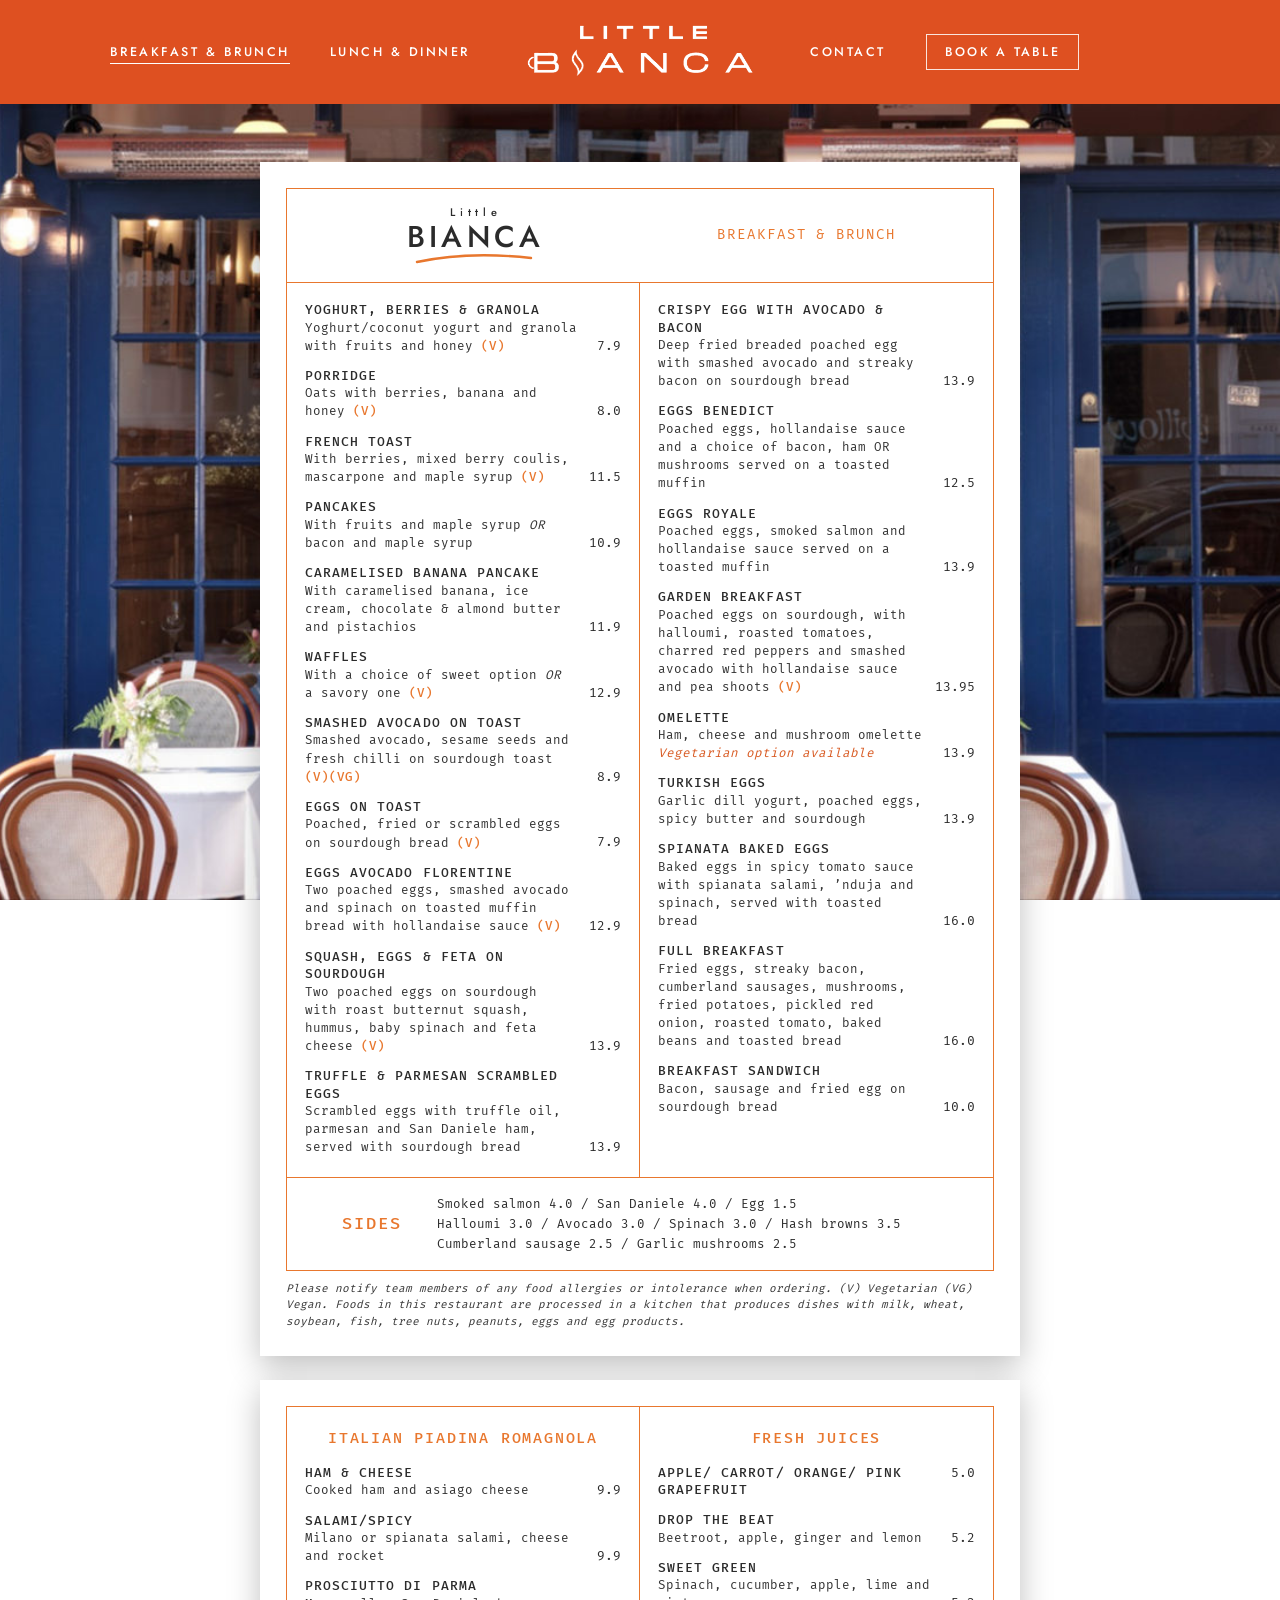
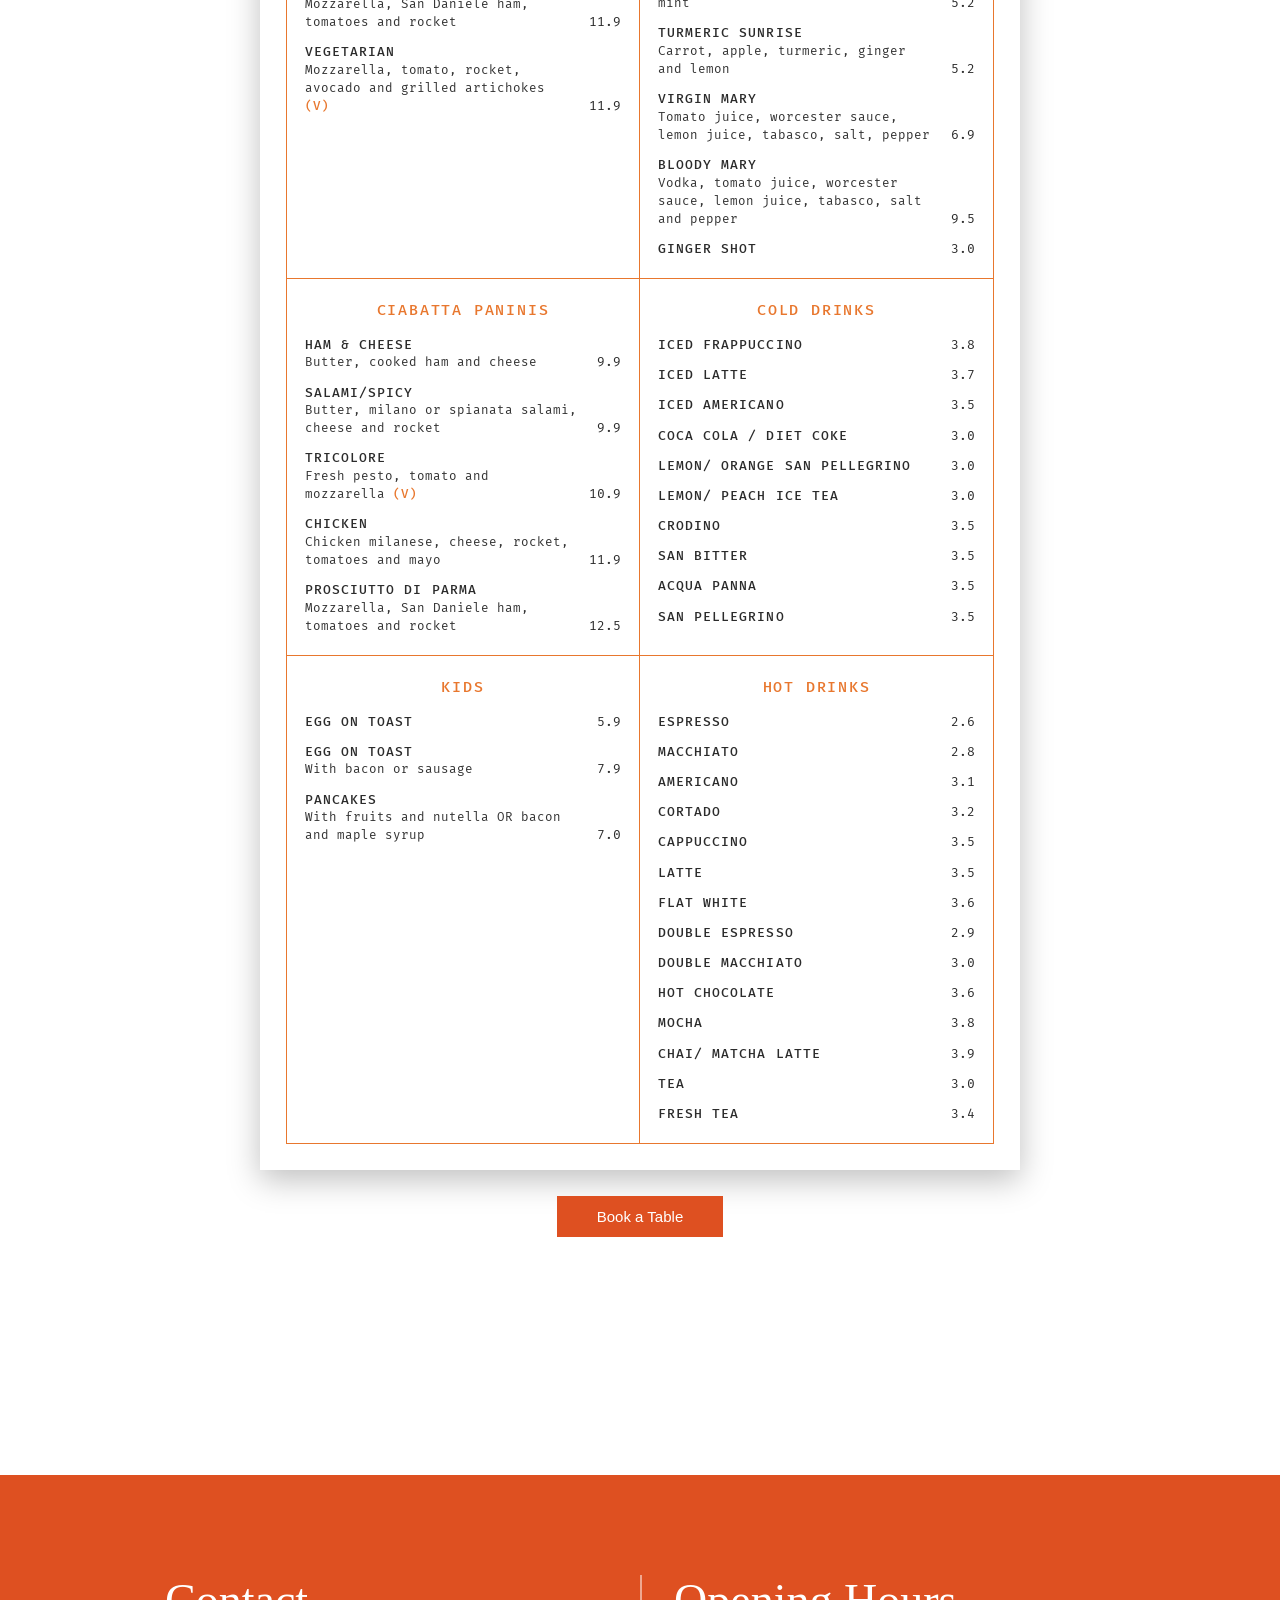
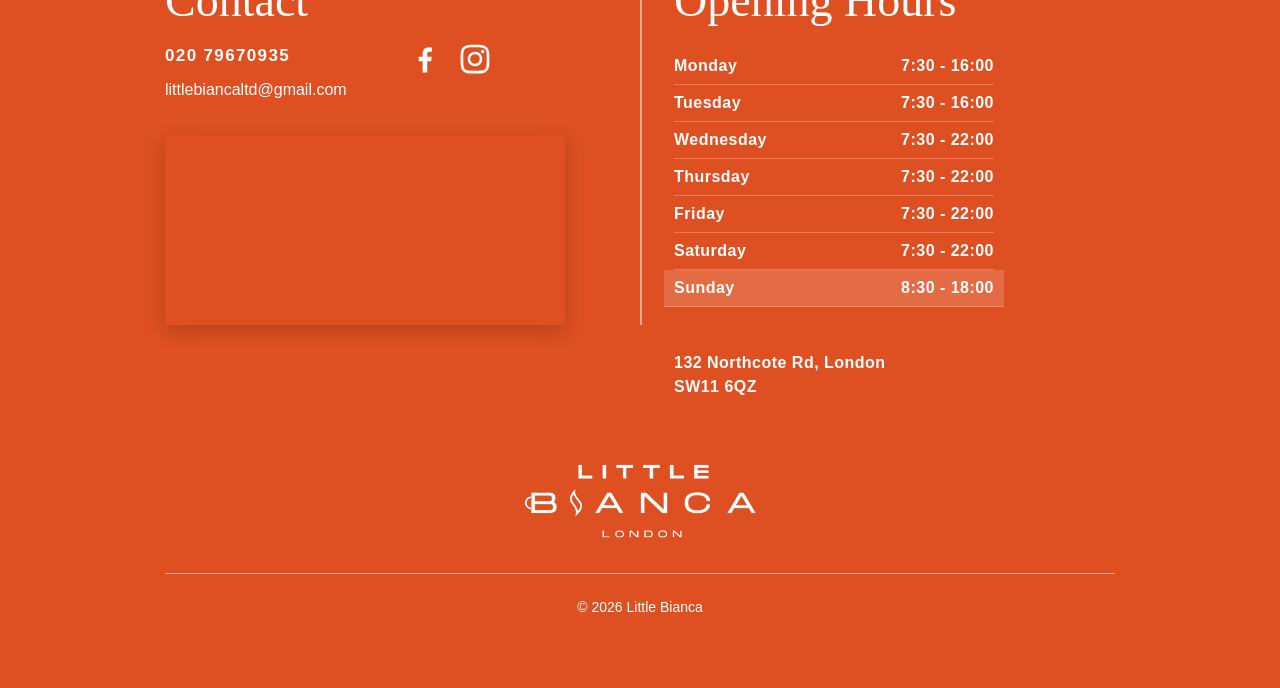
==== breakfast-and-brunch-menu.html @ 4f05bd98 "Add favicon.ico and home-screen icon Co-Authored-By: Claude Opus 5.5 <noreply@anthropic.com> Claude-" ====
<!doctype html>
<html lang="en-GB">
<head>
<meta charset="utf-8">
<meta name="viewport" content="width=device-width, initial-scale=1">
<title>Breakfast and Brunch Menu | Little Bianca, Italian Brasserie</title>
<meta name="description" content="Breakfast and brunch at Little Bianca, an Italian brasserie on Northcote Road, London SW11: eggs, pancakes, piadina, paninis, fresh juices and coffee.">
<meta property="og:type" content="restaurant">
<meta property="og:site_name" content="Little Bianca">
<meta property="og:title" content="Breakfast and Brunch Menu | Little Bianca, Italian Brasserie">
<meta property="og:description" content="Breakfast and brunch at Little Bianca, an Italian brasserie on Northcote Road, London SW11: eggs, pancakes, piadina, paninis, fresh juices and coffee.">
<meta name="theme-color" content="#de5021">
<link rel="icon" href="favicon.ico" sizes="16x16 32x32 48x48">
<link rel="icon" type="image/png" sizes="32x32" href="favicon-32.png">
<link rel="icon" type="image/png" sizes="48x48" href="favicon-48.png">
<link rel="apple-touch-icon" href="apple-touch-icon.png">
<link rel="preconnect" href="https://fonts.googleapis.com">
<link rel="preconnect" href="https://fonts.gstatic.com" crossorigin>
<link href="https://fonts.googleapis.com/css2?family=Cormorant+Garamond:ital,wght@0,300;1,400&family=Fira+Mono:wght@400;500&family=Jost:wght@400;500&display=swap" rel="stylesheet">
<link rel="stylesheet" href="styles.css">
</head>
<body>

<header class="site-header">
  <div class="bar">
    <a class="logo" href="index.html" aria-label="Little Bianca London, home"><img src="logo.png" alt="Little Bianca London" width="420" height="136"></a>
    <button class="menu-toggle" aria-expanded="false" aria-controls="nav" aria-label="Open menu"><span></span></button>
    <nav class="nav" id="nav" aria-label="Main">
        <a class="nav-home" href="index.html">Home</a>
        <div class="nav-group nav-left">
          <a href="breakfast-and-brunch-menu.html" aria-current="page">Breakfast &amp; Brunch</a>
          <a href="lunch-and-dinner-menu.html">Lunch &amp; Dinner</a>
        </div>
        <div class="nav-group nav-right">
          <a class="nav-contact" href="#contact">Contact</a>
          <a class="nav-book" href="https://web.dojo.app/create_booking/vendor/RfG_MzTAGaZJqT2Bpwv100bahvATiVq4m2MwQ22cLEQ_restaurant" target="_blank" rel="noopener">Book a Table</a>
        </div>
    </nav>
  </div>
</header>

<main>
  <section class="menu-page bg bg-fixed">
    <article class="bm" aria-label="Breakfast and brunch menu">
      <header class="bm-top">
        <div class="bm-logo"><span>Little</span><span>Bianca</span><svg viewBox="0 0 120 10" aria-hidden="true"><path d="M3 8 C 40 0, 82 0, 117 4" fill="none" stroke="currentColor" stroke-width="2.4" stroke-linecap="round"/></svg></div>
        <h2>Breakfast &amp; Brunch</h2>
      </header>
      <div class="bm-grid">
        <div class="bm-cell"><ul class="m-list"><li><b>Yoghurt, Berries &amp; Granola</b><span>7.9</span><small>Yoghurt/coconut yogurt and granola with fruits and honey <i class="tag">(V)</i></small></li><li><b>Porridge</b><span>8.0</span><small>Oats with berries, banana and honey <i class="tag">(V)</i></small></li><li><b>French Toast</b><span>11.5</span><small>With berries, mixed berry coulis, mascarpone and maple syrup <i class="tag">(V)</i></small></li><li><b>Pancakes</b><span>10.9</span><small>With fruits and maple syrup <em>OR</em> bacon and maple syrup</small></li><li><b>Caramelised Banana Pancake</b><span>11.9</span><small>With caramelised banana, ice cream, chocolate &amp; almond butter and pistachios</small></li><li><b>Waffles</b><span>12.9</span><small>With a choice of sweet option <em>OR</em> a savory one <i class="tag">(V)</i></small></li><li><b>Smashed Avocado on Toast</b><span>8.9</span><small>Smashed avocado, sesame seeds and fresh chilli on sourdough toast <i class="tag">(V)(VG)</i></small></li><li><b>Eggs on Toast</b><span>7.9</span><small>Poached, fried or scrambled eggs on sourdough bread <i class="tag">(V)</i></small></li><li><b>Eggs Avocado Florentine</b><span>12.9</span><small>Two poached eggs, smashed avocado and spinach on toasted muffin bread with hollandaise sauce <i class="tag">(V)</i></small></li><li><b>Squash, Eggs &amp; Feta on Sourdough</b><span>13.9</span><small>Two poached eggs on sourdough with roast butternut squash, hummus, baby spinach and feta cheese <i class="tag">(V)</i></small></li><li><b>Truffle &amp; Parmesan Scrambled Eggs</b><span>13.9</span><small>Scrambled eggs with truffle oil, parmesan and San Daniele ham, served with sourdough bread</small></li></ul></div>
        <div class="bm-cell"><ul class="m-list"><li><b>Crispy Egg with Avocado &amp; Bacon</b><span>13.9</span><small>Deep fried breaded poached egg with smashed avocado and streaky bacon on sourdough bread</small></li><li><b>Eggs Benedict</b><span>12.5</span><small>Poached eggs, hollandaise sauce and a choice of bacon, ham OR mushrooms served on a toasted muffin</small></li><li><b>Eggs Royale</b><span>13.9</span><small>Poached eggs, smoked salmon and hollandaise sauce served on a toasted muffin</small></li><li><b>Garden Breakfast</b><span>13.95</span><small>Poached eggs on sourdough, with halloumi, roasted tomatoes, charred red peppers and smashed avocado with hollandaise sauce and pea shoots <i class="tag">(V)</i></small></li><li><b>Omelette</b><span>13.9</span><small>Ham, cheese and mushroom omelette<br><span class="alt">Vegetarian option available</span></small></li><li><b>Turkish Eggs</b><span>13.9</span><small>Garlic dill yogurt, poached eggs, spicy butter and sourdough</small></li><li><b>Spianata Baked Eggs</b><span>16.0</span><small>Baked eggs in spicy tomato sauce with spianata salami, ’nduja and spinach, served with toasted bread</small></li><li><b>Full Breakfast</b><span>16.0</span><small>Fried eggs, streaky bacon, cumberland sausages, mushrooms, fried potatoes, pickled red onion, roasted tomato, baked beans and toasted bread</small></li><li><b>Breakfast Sandwich</b><span>10.0</span><small>Bacon, sausage and fried egg on sourdough bread</small></li></ul></div>
      </div>
      <div class="bm-sides"><h3>Sides</h3><p>Smoked salmon 4.0 / San Daniele 4.0 / Egg 1.5<br>Halloumi 3.0 / Avocado 3.0 / Spinach 3.0 / Hash browns 3.5<br>Cumberland sausage 2.5 / Garlic mushrooms 2.5</p></div>
      <p class="bm-note">Please notify team members of any food allergies or intolerance when ordering. (V) Vegetarian (VG) Vegan. Foods in this restaurant are processed in a kitchen that produces dishes with milk, wheat, soybean, fish, tree nuts, peanuts, eggs and egg products.</p>
    </article>
    <article class="bm" aria-label="Piadina, paninis, kids and drinks">
      <div class="bm-grid">
        <div class="bm-cell"><h3>Italian Piadina Romagnola</h3><ul class="m-list"><li><b>Ham &amp; Cheese</b><span>9.9</span><small>Cooked ham and asiago cheese</small></li><li><b>Salami/Spicy</b><span>9.9</span><small>Milano or spianata salami, cheese and rocket</small></li><li><b>Prosciutto di Parma</b><span>11.9</span><small>Mozzarella, San Daniele ham, tomatoes and rocket</small></li><li><b>Vegetarian</b><span>11.9</span><small>Mozzarella, tomato, rocket, avocado and grilled artichokes <i class="tag">(V)</i></small></li></ul></div>
        <div class="bm-cell"><h3>Fresh Juices</h3><ul class="m-list"><li><b>Apple/ Carrot/ Orange/ Pink Grapefruit</b><span>5.0</span></li><li><b>Drop the Beat</b><span>5.2</span><small>Beetroot, apple, ginger and lemon</small></li><li><b>Sweet Green</b><span>5.2</span><small>Spinach, cucumber, apple, lime and mint</small></li><li><b>Turmeric Sunrise</b><span>5.2</span><small>Carrot, apple, turmeric, ginger and lemon</small></li><li><b>Virgin Mary</b><span>6.9</span><small>Tomato juice, worcester sauce, lemon juice, tabasco, salt, pepper</small></li><li><b>Bloody Mary</b><span>9.5</span><small>Vodka, tomato juice, worcester sauce, lemon juice, tabasco, salt and pepper</small></li><li><b>Ginger Shot</b><span>3.0</span></li></ul></div>
        <div class="bm-cell"><h3>Ciabatta Paninis</h3><ul class="m-list"><li><b>Ham &amp; Cheese</b><span>9.9</span><small>Butter, cooked ham and cheese</small></li><li><b>Salami/Spicy</b><span>9.9</span><small>Butter, milano or spianata salami, cheese and rocket</small></li><li><b>Tricolore</b><span>10.9</span><small>Fresh pesto, tomato and mozzarella <i class="tag">(V)</i></small></li><li><b>Chicken</b><span>11.9</span><small>Chicken milanese, cheese, rocket, tomatoes and mayo</small></li><li><b>Prosciutto di Parma</b><span>12.5</span><small>Mozzarella, San Daniele ham, tomatoes and rocket</small></li></ul></div>
        <div class="bm-cell"><h3>Cold Drinks</h3><ul class="m-list"><li><b>Iced Frappuccino</b><span>3.8</span></li><li><b>Iced Latte</b><span>3.7</span></li><li><b>Iced Americano</b><span>3.5</span></li><li><b>Coca Cola / Diet Coke</b><span>3.0</span></li><li><b>Lemon/ Orange San Pellegrino</b><span>3.0</span></li><li><b>Lemon/ Peach Ice Tea</b><span>3.0</span></li><li><b>Crodino</b><span>3.5</span></li><li><b>San Bitter</b><span>3.5</span></li><li><b>Acqua Panna</b><span>3.5</span></li><li><b>San Pellegrino</b><span>3.5</span></li></ul></div>
        <div class="bm-cell"><h3>Kids</h3><ul class="m-list"><li><b>Egg on Toast</b><span>5.9</span></li><li><b>Egg on Toast</b><span>7.9</span><small>With bacon or sausage</small></li><li><b>Pancakes</b><span>7.0</span><small>With fruits and nutella OR bacon and maple syrup</small></li></ul></div>
        <div class="bm-cell"><h3>Hot Drinks</h3><ul class="m-list"><li><b>Espresso</b><span>2.6</span></li><li><b>Macchiato</b><span>2.8</span></li><li><b>Americano</b><span>3.1</span></li><li><b>Cortado</b><span>3.2</span></li><li><b>Cappuccino</b><span>3.5</span></li><li><b>Latte</b><span>3.5</span></li><li><b>Flat white</b><span>3.6</span></li><li><b>Double Espresso</b><span>2.9</span></li><li><b>Double Macchiato</b><span>3.0</span></li><li><b>Hot Chocolate</b><span>3.6</span></li><li><b>Mocha</b><span>3.8</span></li><li><b>Chai/ Matcha Latte</b><span>3.9</span></li><li><b>Tea</b><span>3.0</span></li><li><b>Fresh tea</b><span>3.4</span></li></ul></div>
      </div>
    </article>
    <div class="menu-actions"><a class="btn" href="https://web.dojo.app/create_booking/vendor/RfG_MzTAGaZJqT2Bpwv100bahvATiVq4m2MwQ22cLEQ_restaurant" target="_blank" rel="noopener">Book a Table</a></div>
  </section>

  <div class="shopfront-strip bg bg-fixed" role="img" aria-label="Little Bianca's navy shopfront"></div>
</main>

<footer class="site-footer" id="contact">
  <div class="inner">
    <div class="contact">
      <h2>Contact</h2>
      <div class="lines">
        <a class="phone" href="tel:+442079670935">020 79670935</a>
        <a class="email" href="mailto:littlebiancaltd@gmail.com">littlebiancaltd@gmail.com</a>
      </div>
      <div class="social">
          <a href="https://www.facebook.com/people/Little-Bianca-London/61583657639526/" target="_blank" rel="noopener" aria-label="Facebook"><svg viewBox="0 0 24 24" aria-hidden="true"><path d="M13.5 21v-7.5h2.6l.4-3h-3V8.6c0-.9.3-1.5 1.5-1.5h1.6V4.4c-.3 0-1.2-.1-2.3-.1-2.3 0-3.9 1.4-3.9 4V10.5H7.8v3h2.6V21z"/></svg></a>
          <a href="https://www.instagram.com/littlebiancalondon/" target="_blank" rel="noopener" aria-label="Instagram"><svg viewBox="0 0 24 24" aria-hidden="true"><path d="M12 4.2c2.5 0 2.8 0 3.8.1 2.6.1 3.8 1.3 3.9 3.9.1 1 .1 1.3.1 3.8s0 2.8-.1 3.8c-.1 2.6-1.3 3.8-3.9 3.9-1 .1-1.3.1-3.8.1s-2.8 0-3.8-.1c-2.6-.1-3.8-1.3-3.9-3.9-.1-1-.1-1.3-.1-3.8s0-2.8.1-3.8C4.4 5.6 5.6 4.4 8.2 4.3c1-.1 1.3-.1 3.8-.1zM12 2.5c-2.6 0-2.9 0-3.9.1-3.5.2-5.4 2.1-5.6 5.6-.1 1-.1 1.3-.1 3.9s0 2.9.1 3.9c.2 3.5 2.1 5.4 5.6 5.6 1 .1 1.3.1 3.9.1s2.9 0 3.9-.1c3.5-.2 5.4-2.1 5.6-5.6.1-1 .1-1.3.1-3.9s0-2.9-.1-3.9c-.2-3.5-2.1-5.4-5.6-5.6-1-.1-1.3-.1-3.9-.1zm0 4.6a4.9 4.9 0 1 0 0 9.8 4.9 4.9 0 0 0 0-9.8zm0 8.1a3.2 3.2 0 1 1 0-6.4 3.2 3.2 0 0 1 0 6.4zm5.1-9.4a1.1 1.1 0 1 0 0 2.3 1.1 1.1 0 0 0 0-2.3z"/></svg></a>
      </div>
      <iframe class="map" title="Map showing Little Bianca, 132 Northcote Rd, London SW11 6QZ" src="https://www.google.com/maps?q=Little+Bianca,+132+Northcote+Rd,+London+SW11+6QZ&amp;z=17&amp;output=embed" loading="lazy" referrerpolicy="no-referrer-when-downgrade"></iframe>
    </div>
    <div class="hours-block">
      <h2>Opening Hours</h2>
      <ul class="hours">
          <li data-day="1"><span>Monday</span> <span>7:30 - 16:00</span></li>
          <li data-day="2"><span>Tuesday</span> <span>7:30 - 16:00</span></li>
          <li data-day="3"><span>Wednesday</span> <span>7:30 - 22:00</span></li>
          <li data-day="4"><span>Thursday</span> <span>7:30 - 22:00</span></li>
          <li data-day="5"><span>Friday</span> <span>7:30 - 22:00</span></li>
          <li data-day="6"><span>Saturday</span> <span>7:30 - 22:00</span></li>
          <li data-day="0"><span>Sunday</span> <span>8:30 - 18:00</span></li>
      </ul>
    </div>
    <address class="address"><a href="https://www.google.com/maps/search/?api=1&amp;query=Little+Bianca+132+Northcote+Rd+London+SW11+6QZ" target="_blank" rel="noopener">132 Northcote Rd, London<br>SW11 6QZ</a></address>
  </div>
  <a class="footer-logo" href="index.html" aria-label="Little Bianca London, home"><img src="logo.png" alt="Little Bianca London" width="420" height="136" loading="lazy"></a>
  <p class="copyright">&copy; <span class="year">2026</span> Little Bianca</p>
</footer>

<script>
const toggle = document.querySelector('.menu-toggle');
const nav = document.getElementById('nav');
toggle.addEventListener('click', () => toggle.setAttribute('aria-expanded', nav.classList.toggle('open')));
nav.querySelectorAll('a').forEach(a => a.addEventListener('click', () => {
  nav.classList.remove('open');
  toggle.setAttribute('aria-expanded', 'false');
}));
const header = document.querySelector('.site-header');
const onScroll = () => {
  const y = window.scrollY;
  if (y > 60) header.classList.add('scrolled');
  else if (y < 10) header.classList.remove('scrolled');
};
window.addEventListener('scroll', onScroll, { passive: true });
onScroll();
try {
  const day = ['Sun', 'Mon', 'Tue', 'Wed', 'Thu', 'Fri', 'Sat'].indexOf(
    new Intl.DateTimeFormat('en-GB', { timeZone: 'Europe/London', weekday: 'short' }).format(new Date()));
  document.querySelector('.hours [data-day="' + day + '"]').classList.add('today');
} catch (e) {}
document.querySelector('.year').textContent = new Date().getFullYear();
</script>
</body>
</html>
---- styles.css ----
/* Little Bianca — matches the original Wix site's look */
:root {
  --orange: #de5021;
  --orange-dark: #c4441a;
  --orange-line: #efa890;
  --charcoal: #332e2d;
  --green: #163e3a;
  --grey: #605e5e;
  --ink: #222;
  --white: #fff;
  --serif: "Times New Roman", Times, "Liberation Serif", serif;
  --sans: Arial, "Helvetica Neue", Helvetica, sans-serif;
  --header-h: 104px;
}
* { box-sizing: border-box; }
html { scroll-behavior: smooth; }
body { margin: 0; background: var(--white); color: var(--ink); font: 16px/1.6 var(--sans); -webkit-font-smoothing: antialiased; }
img { display: block; max-width: 100%; height: auto; }
a { color: inherit; }
h1, h2, h3 { font-family: var(--serif); font-weight: 400; margin: 0; line-height: 1.15; }
:focus-visible { outline: 2px solid var(--charcoal); outline-offset: 3px; }

/* Header */
.site-header { position: sticky; top: 0; z-index: 50; background: var(--orange); color: var(--white); }
.site-header .bar { height: var(--header-h); display: grid; grid-template-columns: 1fr auto 1fr; align-items: center; column-gap: 56px; padding: 0 32px; }
.logo { grid-column: 2; grid-row: 1; display: block; line-height: 0; height: 56px; overflow: hidden; } /* crops "LONDON" off the logo on desktop */
.logo img { display: block; height: 74px; width: auto; }
/* Desktop: two link groups either side of a centred logo */
.nav { display: contents; }
.nav-home { display: none; }
.nav-group { grid-row: 1; display: flex; align-items: center; gap: 0 40px; }
.nav-left { grid-column: 1; justify-self: end; }
.nav-right { grid-column: 3; justify-self: start; }
.nav a { position: relative; font: 500 12.5px/1 Jost, var(--sans); letter-spacing: .2em; text-transform: uppercase; text-decoration: none; color: var(--white); padding: 6px 0; white-space: nowrap; transition: color .2s, background .2s; }
.nav a::after { content: ""; position: absolute; left: 0; right: 0; bottom: 0; height: 1px; background: currentColor; transform: scaleX(0); transition: transform .25s ease; }
.nav a:hover::after, .nav a[aria-current="page"]::after { transform: scaleX(1); }
.nav a.nav-book { border: 1px solid rgba(255,255,255,.85); padding: 11px 18px 10px; letter-spacing: .18em; }
.nav a.nav-book::after { display: none; }
.nav a.nav-book:hover { background: var(--white); color: var(--orange); }
.menu-toggle { display: none; }

/* Buttons */
.btn { display: inline-block; background: var(--orange); color: var(--white); font: 15px/1 var(--sans); text-decoration: none; text-align: center; padding: 13px 24px; min-width: 166px; transition: background .2s; }
.btn:hover { background: var(--orange-dark); }
.btn-wide { min-width: 319px; text-transform: uppercase; }

/* Backgrounds: fixed (parallax) on desktop, normal scrolling on touch screens */
.bg { background-size: cover; background-position: center; background-repeat: no-repeat; }
@media (hover: hover) and (min-width: 1025px) { .bg-fixed { background-attachment: fixed; } }
/* Phones and tablets ignore fixed backgrounds, so pin a copy of the image behind a clipped window instead */
@media not all and (hover: hover) and (min-width: 1025px) {
  .bg-fixed { position: relative; clip-path: inset(0); background-image: none; }
  .bg-fixed::before { content: ""; position: fixed; top: 0; left: 0; width: 100%; height: 100vh; height: 100lvh; z-index: -1; background-image: var(--bg); background-size: cover; background-position: inherit; background-repeat: no-repeat; pointer-events: none; }
}

/* Hero */
.hero { min-height: calc(100vh - var(--header-h)); min-height: calc(100svh - var(--header-h)); display: grid; place-items: center; text-align: center; color: var(--white); --bg: url(img/hero-shopfront.jpg); background-image: var(--bg); background-position: 50% 70%; padding: 60px 16px; }
.hero h1 { font: italic 400 clamp(64px, 8.6vw, 118px)/1 var(--serif); letter-spacing: -0.045em; text-shadow: 0 2px 24px rgba(0,0,0,.25); margin-bottom: 44px; }
.hero-kicker { margin: 0 0 18px; font: 700 14px/1.3 var(--sans); letter-spacing: .38em; margin-right: -.38em; text-transform: uppercase; text-shadow: 0 1px 3px rgba(0,0,0,.7), 0 1px 14px rgba(0,0,0,.5); }
.hero .dojo { margin: 18px 0 0; font-size: 17px; text-shadow: 0 1px 3px rgba(0,0,0,.7), 0 1px 12px rgba(0,0,0,.5); }

/* About */
.about { --bg: url(img/bg-dining-faded.jpg); background-image: var(--bg); padding: 64px 16px 40px; text-align: center; }
.about h2 { font-size: clamp(32px, 3.4vw, 46px); color: #1c1a19; margin-bottom: 44px; text-wrap: balance; }
.about p { max-width: 690px; margin: 0 auto; letter-spacing: .1em; line-height: 1.7; }
.rooms { display: grid; grid-template-columns: repeat(3, 307px); gap: 0 28px; justify-content: center; margin: 50px auto 0; }
.rooms img { width: 100%; aspect-ratio: 307 / 454; object-fit: cover; }

/* Full-width photo strips */
.strip { --bg: url(img/interior-window.jpg); background-image: var(--bg); height: 580px; }
.strip-short { height: 430px; }

/* Guestbook: textured cream paper */
.reviews { position: relative; padding: 36px 16px 32px; text-align: center; background-color: #fcfbf8; background-image: url("data:image/svg+xml,%3Csvg xmlns='http://www.w3.org/2000/svg' width='600' height='600'%3E%3Cfilter id='f'%3E%3CfeTurbulence type='fractalNoise' baseFrequency='.006 .55' numOctaves='4' seed='7' stitchTiles='stitch'/%3E%3CfeColorMatrix values='0 0 0 0 .42 0 0 0 0 .38 0 0 0 0 .33 0 0 0 .1 -.03'/%3E%3C/filter%3E%3Cfilter id='g'%3E%3CfeTurbulence type='fractalNoise' baseFrequency='.85' numOctaves='2' seed='3' stitchTiles='stitch'/%3E%3CfeColorMatrix values='0 0 0 0 .4 0 0 0 0 .36 0 0 0 0 .3 0 0 0 .045 0'/%3E%3C/filter%3E%3Crect width='100%25' height='100%25' filter='url(%23f)'/%3E%3Crect width='100%25' height='100%25' filter='url(%23g)'/%3E%3C/svg%3E"), radial-gradient(ellipse at 50% 45%, rgba(255,255,255,.85), rgba(255,255,255,0) 70%); box-shadow: inset 0 12px 20px -18px rgba(0,0,0,.12), inset 0 -12px 20px -18px rgba(0,0,0,.12); }
.reviews-inner { position: relative; width: 100%; max-width: 1100px; margin: 0 auto; }
.reviews .eyebrow { margin: 0 0 12px; font: 700 13px/1 var(--sans); letter-spacing: .4em; text-transform: uppercase; color: var(--orange); }
.reviews h2 { font: italic 400 clamp(32px, 3.6vw, 46px)/1.1 var(--serif); letter-spacing: -0.02em; color: var(--green); }
.reviews h2::after { content: ""; display: block; width: 56px; height: 1px; margin: 12px auto 14px; background: var(--orange); opacity: .7; }
.reviews emr-simple-carousel { display: block; min-height: 100px; }

/* Wine & bar */
.drinks { --bg: url(img/bg-plates.jpg); background-image: var(--bg); padding: 90px 16px; }
.drinks .inner { max-width: 980px; margin: 0 auto; display: grid; grid-template-columns: 362px 1fr; gap: 56px; align-items: center; }
.drinks img { width: 100%; aspect-ratio: 362 / 482; object-fit: cover; }
.drinks-card { max-width: 520px; padding: 44px 44px 46px; background: rgba(255,252,248,.95); outline: 1px solid rgba(222,80,33,.45); outline-offset: -12px; box-shadow: 0 18px 44px rgba(0,0,0,.12); }
.drinks-card .eyebrow, .restaurant .eyebrow { font: 700 13px/1 var(--sans); letter-spacing: .3em; text-transform: uppercase; color: var(--orange); margin: 0 0 16px; }
.drinks-card h2 { font-size: clamp(30px, 2.8vw, 38px); color: var(--green); margin-bottom: 16px; }
.drinks-card p { margin: 0; font-size: 16px; line-height: 1.6; color: #3d3a39; }
.text-link { display: inline-block; margin-top: 22px; font: 700 13px/1 var(--sans); letter-spacing: .16em; text-transform: uppercase; color: var(--orange); text-decoration: none; padding-bottom: 6px; border-bottom: 1px solid currentColor; }
.text-link:hover { color: var(--orange-dark); }

/* Restaurant */
.restaurant { --bg: url(img/bg-dishes.jpg); background-image: var(--bg); background-position: center 30%; padding: 90px 16px; text-align: center; color: var(--green); }
.restaurant-card { max-width: 560px; margin: 0 auto; padding: 48px 44px 52px; background: rgba(255,252,248,.95); outline: 1px solid rgba(222,80,33,.45); outline-offset: -12px; box-shadow: 0 18px 44px rgba(0,0,0,.14); }
.restaurant h2 { font-size: clamp(36px, 3.6vw, 48px); }
.restaurant .sub { font: 400 16px/1.55 var(--sans); max-width: 400px; margin: 14px auto 0; color: #3d3a39; }
.restaurant .buttons { display: grid; justify-items: center; gap: 14px; margin-top: 34px; }

/* Menu pages */
.menu-page { --bg: url(img/hero-shopfront.jpg); background-image: var(--bg); padding: 58px 16px; }

/* Breakfast & brunch menu, laid out like the printed menu */
.bm { --b-orange: #e8772e; max-width: 760px; margin: 0 auto 24px; background: var(--white); color: #2b2b2b; font-family: "Fira Mono", Menlo, monospace; padding: 26px; box-shadow: 0 10px 30px rgba(0,0,0,.25); }
.bm-top { display: grid; grid-template-columns: 1fr 1fr; align-items: center; border: 1px solid var(--b-orange); border-bottom: 0; padding: 18px 20px; }
.bm-logo { display: grid; justify-items: center; color: var(--b-orange); }
.bm-logo span { font: 500 11px/1 Jost, var(--sans); letter-spacing: .45em; margin-right: -.45em; color: #2b2b2b; }
.bm-logo span + span { font-size: 30px; letter-spacing: .14em; margin: 4px -.14em 0 0; text-transform: uppercase; }
.bm-logo svg { width: 120px; height: 10px; margin-top: 2px; }
.bm-top h2 { font: 400 14px/1.2 "Fira Mono", monospace; letter-spacing: .14em; text-transform: uppercase; color: var(--b-orange); text-align: center; }
.bm-grid { display: grid; grid-template-columns: 1fr 1fr; border: 1px solid var(--b-orange); }
.bm-cell { padding: 18px 18px 8px; }
.bm-grid .bm-cell:nth-child(odd) { border-right: 1px solid var(--b-orange); }
.bm-grid .bm-cell:nth-child(n+3) { border-top: 1px solid var(--b-orange); }
.bm-top + .bm-grid .bm-cell:nth-child(n+3) { border-top: 0; }
.bm h3 { font: 500 15px/1.25 "Fira Mono", monospace; letter-spacing: .12em; text-transform: uppercase; color: var(--b-orange); text-align: center; margin: 4px 0 16px; }
.bm .m-list li { margin-bottom: 12px; column-gap: 14px; }
.bm .m-list b { font: 500 13px/1.35 "Fira Mono", monospace; letter-spacing: .08em; }
.bm .m-list li > span { font: 400 13px/1.4 "Fira Mono", monospace; letter-spacing: 0; align-self: end; grid-row: 2; grid-column: 2; }
.bm .m-list li:not(:has(small)) > span { grid-row: 1; align-self: start; }
.bm .m-list small { grid-column: 1; font-size: 12.5px; line-height: 1.45; color: #333; }
.bm .m-list em { font-style: italic; }
.bm .tag { color: var(--b-orange); font-weight: 500; }
.bm .alt { color: var(--b-orange); font-style: italic; }
.bm-sides { display: grid; grid-template-columns: 130px 1fr; align-items: center; border: 1px solid var(--b-orange); border-top: 0; padding: 16px 20px; }
.bm-sides h3 { margin: 0; font-size: 17px; }
.bm-sides p { margin: 0; font-size: 12.5px; line-height: 1.6; }
.bm-note { font-size: 11px; font-style: italic; line-height: 1.5; color: #333; margin: 10px 0 0; }
.bm-note.center { text-align: center; }

/* Shared menu list base (used by the brunch menu) */
.m-list { list-style: none; margin: 0 0 12px; padding: 0; }
.m-list li { display: grid; grid-template-columns: 1fr auto; column-gap: 10px; margin-bottom: 9px; }
.m-list b { font-weight: 500; font-size: 12.5px; letter-spacing: .06em; text-transform: uppercase; line-height: 1.35; }
.m-list li > span { font-weight: 500; font-size: 12.5px; letter-spacing: .04em; white-space: nowrap; text-align: right; }
.m-list small { grid-column: 1 / -1; font-size: 12px; line-height: 1.45; color: #444; }
.m-list .alt { color: #d85a22; font-style: italic; }
.tag { font-style: normal; font-weight: 400; color: #d85a22; letter-spacing: 0; }

/* Lunch & dinner menu */
.lm { --lm-orange: #d85a22; --lm-navy: #33415f; position: relative; max-width: 1000px; margin: 0 auto 28px; padding: 56px 64px 48px; background: var(--white); color: #222; font-family: Jost, var(--sans); box-shadow: 0 10px 30px rgba(0,0,0,.25); }
.lm-top { text-align: center; margin-bottom: 34px; }
.lm-kicker { margin: 0 0 6px; font: 500 12px/1 Jost, var(--sans); letter-spacing: .4em; text-transform: uppercase; color: var(--lm-orange); }
.lm-top h2 { font: 300 clamp(38px, 4.4vw, 54px)/1.05 "Cormorant Garamond", Georgia, serif; letter-spacing: .06em; text-transform: uppercase; color: var(--lm-navy); }
.lm-key { margin: 12px 0 0; font-size: 14px; color: #555; }
.lm-gf { position: absolute; top: 38px; right: 46px; width: 112px; height: 112px; margin: 0; border-radius: 50%; background: var(--lm-navy); color: var(--white); display: grid; place-content: center; padding: 14px; text-align: center; font-size: 11px; line-height: 1.3; transform: rotate(-8deg); }
.lm-gf b { display: block; font-weight: 500; font-size: 12px; letter-spacing: .08em; text-transform: uppercase; margin-bottom: 3px; }
.lm-sec { margin-top: 34px; }
.lm-sec:first-of-type { margin-top: 0; }
.lm h3 { display: flex; align-items: center; justify-content: center; gap: 14px; margin: 0 0 22px; font: 500 16px/1 Jost, var(--sans); letter-spacing: .24em; text-transform: uppercase; color: var(--lm-orange); }
.lm h3::before, .lm h3::after { content: ""; flex: 1; height: 1px; background: currentColor; opacity: .45; }
.lm-each { font: italic 400 19px/1 "Cormorant Garamond", Georgia, serif; letter-spacing: 0; text-transform: none; color: var(--lm-navy); }
.lm-list { list-style: none; margin: 0; padding: 0; columns: 2; column-gap: 56px; }
.lm-list.one { columns: 1; }
.lm-list li { break-inside: avoid; padding-bottom: 16px; }
.lm-row { display: flex; align-items: baseline; margin: 0; }
.lm-row b { font-weight: 500; font-size: 14px; letter-spacing: .06em; text-transform: uppercase; line-height: 1.35; }
.lm-dots { flex: 1; min-width: 14px; margin: 0 8px; border-bottom: 1px dotted rgba(0,0,0,.3); transform: translateY(-4px); }
.lm-price { font-weight: 500; font-size: 14px; letter-spacing: .03em; white-space: nowrap; }
.lm-list small { display: block; margin-top: 4px; font-size: 14px; line-height: 1.5; color: #555; }
.lm .alt { color: var(--lm-orange); font-style: italic; }
.lm .tag { font-size: .85em; }
.lm-list .note { font-weight: 400; text-transform: none; letter-spacing: 0; font-size: 13px; color: inherit; opacity: .85; }
.lm-list .size { font: italic 400 13px/1 var(--sans); text-transform: none; letter-spacing: 0; margin-left: 6px; opacity: .8; }
.lm-extras { display: grid; grid-template-columns: .8fr 1.1fr 1.1fr; gap: 20px; margin-top: 30px; }
.lm-box .lm-row b { font-size: 13px; letter-spacing: .04em; }
.lm-box .lm-price { font-size: 13px; }
.lm-box .note { display: block; margin-top: 2px; }
.lm-box { padding: 26px 24px 12px; border: 1px solid rgba(216,90,34,.5); }
.lm-box h3 { font-size: 14px; letter-spacing: .2em; margin-bottom: 18px; }
.lm-box h3::before, .lm-box h3::after { display: none; }
.lm-box h3 { justify-content: space-between; }
.lm-box.navy { background: var(--lm-navy); border-color: var(--lm-navy); color: var(--white); }
.lm-box.orange { background: var(--lm-orange); border-color: var(--lm-orange); color: var(--white); }
.lm-box.navy h3 { color: #f39a6b; }
.lm-box.orange h3 { color: var(--white); }
.lm-box .lm-list li { padding-bottom: 12px; }
.lm-box.navy .lm-dots, .lm-box.orange .lm-dots { border-color: rgba(255,255,255,.45); }
.lm-list.plain li { padding-bottom: 10px; }
.lm-small { margin: 30px 0 0; font-size: 13px; line-height: 1.55; color: #666; text-align: center; }
.lm-drinks { background: var(--lm-navy); color: var(--white); }
.lm-drinks h3 { color: #f39a6b; }
.lm-drinks .lm-dots { border-color: rgba(255,255,255,.35); }
.lm-drinks .lm-list small { color: #d3d9e6; }
.lm-pair { display: grid; grid-template-columns: 1fr 1fr; gap: 0 56px; margin-top: 34px; }
.lm-pair .lm-sec { margin-top: 0; }
.lm-pair > div > .lm-sec + .lm-sec { margin-top: 30px; }
.lm-wprice { margin: 6px 0 0; font-weight: 500; font-size: 13px; letter-spacing: .06em; color: var(--lm-navy); }
.lm-wprice i { font-weight: 400; }
.lm-wine .lm-pair { margin-top: 0; }
.menu-actions { display: flex; justify-content: center; flex-wrap: wrap; gap: 16px; margin-top: 26px; }
.shopfront-strip { --bg: url(img/hero-shopfront.jpg); background-image: var(--bg); height: 180px; background-position: 50% 70%; }

/* Footer */
.site-footer { background: var(--orange); color: var(--white); padding: 100px 16px 70px; }
.site-footer .inner { max-width: 950px; margin: 0 auto; display: grid; grid-template-columns: 1fr 1fr; }
.contact { display: grid; grid-template-columns: auto 1fr; align-content: start; gap: 0 60px; padding-right: 30px; }
.contact h2 { font-size: 46px; grid-column: 1; margin-bottom: 14px; }
.contact .lines { grid-column: 1; }
.contact .lines a { display: block; text-decoration: none; }
.contact .phone { font-size: 17px; font-weight: 700; letter-spacing: .08em; margin-bottom: 8px; }
.contact .email { font-size: 16px; }
.contact a:hover { text-decoration: underline; }
.social { grid-column: 2; grid-row: 1 / span 2; display: flex; gap: 14px; align-self: center; margin-top: 40px; }
.social a { display: block; width: 36px; height: 36px; }
.social svg { width: 100%; height: 100%; fill: var(--white); transition: opacity .2s; }
.social a:hover svg { opacity: .75; }
.contact .map { grid-column: 1 / -1; width: 100%; max-width: 400px; height: 190px; margin-top: 32px; border: 0; display: block; box-shadow: 0 6px 18px rgba(0,0,0,.18); }
.hours-block { border-left: 2px solid var(--orange-line); padding: 0 0 0 32px; }
.hours-block h2 { font-size: 46px; margin-bottom: 20px; }
.hours { list-style: none; margin: 0; padding: 0; max-width: 320px; font-size: 16px; font-weight: 700; letter-spacing: .03em; line-height: 1.5; }
.hours li { display: flex; justify-content: space-between; gap: 16px; padding: 6px 0; border-bottom: 1px solid rgba(255,255,255,.25); }
.hours li span:last-child { font-variant-numeric: tabular-nums; }
.hours .today { background: rgba(255,255,255,.16); margin: 0 -10px; padding: 6px 10px; }
.address { font-weight: 700; letter-spacing: .03em; line-height: 1.5; grid-column: 2; margin: 26px 0 0; padding-left: 34px; font-style: normal; }
.address a { text-decoration: none; }
.address a:hover { text-decoration: underline; }
.footer-logo { display: block; width: max-content; margin: 64px auto 0; line-height: 0; }
.footer-logo img { display: block; height: 76px; width: auto; }
.copyright { max-width: 950px; margin: 34px auto 0; padding-top: 22px; border-top: 1px solid var(--orange-line); font-size: 14px; text-align: center; }

/* Tablet */
@media (max-width: 1024px) {
  .site-header .bar { column-gap: 26px; padding: 0 18px; }
  .nav-group { gap: 0 20px; }
  .nav a { font-size: 11px; letter-spacing: .12em; }
  .nav a.nav-book { padding: 10px 12px 9px; letter-spacing: .12em; }
  .logo { height: 44px; } .logo img { height: 58px; }
  .rooms { grid-template-columns: repeat(3, 1fr); gap: 0 16px; max-width: 760px; }
  .strip { height: 420px; }
  .strip-short { height: 320px; }
  .shopfront-strip { height: 150px; }
}

/* Desktop & tablet: header and logo shrink once you scroll down */
@media (min-width: 761px) {
  .site-header .bar, .logo, .logo img { transition: height .3s ease; }
  .site-header.scrolled .bar { height: 74px; }
  .site-header.scrolled .logo { height: 40px; }
  .site-header.scrolled .logo img { height: 53px; }
}
@media (min-width: 761px) and (max-width: 1024px) {
  .site-header.scrolled .bar { height: 66px; }
  .site-header.scrolled .logo { height: 34px; }
  .site-header.scrolled .logo img { height: 45px; }
}

/* Mobile */
@media (max-width: 760px) {
  :root { --header-h: 66px; }
  .site-header .bar { display: flex; flex-direction: row; justify-content: space-between; padding: 0 16px; }
  .nav-group { display: contents; }
  .nav a.nav-home { display: block; }
  .nav a::after { display: none; }
  .logo { height: auto; overflow: visible; }
  .logo img { height: 42px; }
  .menu-toggle { display: grid; place-items: center; width: 44px; height: 44px; margin-right: -10px; background: none; border: 0; padding: 0; cursor: pointer; -webkit-tap-highlight-color: transparent; }
  .menu-toggle span, .menu-toggle span::before, .menu-toggle span::after { display: block; width: 26px; height: 1.5px; background: var(--white); border-radius: 1px; position: relative; transition: transform .3s ease, background .2s, width .3s ease; }
  .menu-toggle span::before, .menu-toggle span::after { content: ""; position: absolute; right: 0; }
  .menu-toggle span::before { top: -8px; }
  .menu-toggle span::after { top: 8px; width: 18px; }
  .menu-toggle[aria-expanded="true"] span { background: transparent; }
  .menu-toggle[aria-expanded="true"] span::before { transform: translateY(8px) rotate(45deg); }
  .menu-toggle[aria-expanded="true"] span::after { width: 26px; transform: translateY(-8px) rotate(-45deg); }
  .nav { display: flex; position: absolute; top: var(--header-h); left: 0; right: 0; background: var(--orange); flex-direction: column; align-items: center; gap: 0; padding: 6px 28px 30px; border-top: 1px solid rgba(255,255,255,.2); box-shadow: 0 14px 24px rgba(0,0,0,.18); visibility: hidden; opacity: 0; transform: translateY(-8px); transition: opacity .25s ease, transform .25s ease, visibility 0s .25s; }
  .nav.open { visibility: visible; opacity: 1; transform: none; transition: opacity .25s ease, transform .25s ease; }
  .nav a { width: 100%; text-align: center; font-size: 14px; letter-spacing: .2em; padding: 17px 0; border-bottom: 1px solid rgba(255,255,255,.2); }
  .nav a:hover, .nav a[aria-current="page"] { color: var(--charcoal); }
  .nav a.nav-contact { border-bottom: 0; }
  .nav a[href="index.html"][aria-current="page"] { display: none; }
  .nav a.nav-book { width: auto; margin-top: 14px; padding: 14px 30px; border: 1px solid var(--white); letter-spacing: .2em; }
  .nav a.nav-book:hover { background: var(--white); color: var(--orange); }

  .hero { min-height: calc(100svh - var(--header-h)); background-position: 46% 100%; }
  .hero.bg-fixed { clip-path: none; background-image: var(--bg); }
  .hero.bg-fixed::before { display: none; }
  .hero h1 { font-size: clamp(60px, 18vw, 84px); margin-bottom: 34px; }
  .hero-kicker { font-size: 11px; letter-spacing: .26em; margin: 0 -.26em 14px 0; }

  .about { padding: 48px 16px 40px; }
  .about h2 { margin-bottom: 28px; }
  .about p { letter-spacing: .06em; font-size: 15px; }
  .rooms { grid-template-columns: 1fr; gap: 16px; max-width: 340px; margin-top: 36px; }
  .rooms img { aspect-ratio: 4 / 5; }

  .strip { height: 62svh; }
  .strip-short { height: 46svh; }

  .drinks { padding: 48px 16px; }
  .drinks .inner { grid-template-columns: 1fr; gap: 24px; max-width: 420px; }
  .drinks img { aspect-ratio: 4 / 5; }
  .drinks-card { padding: 36px 24px 38px; }

  .restaurant { padding: 56px 16px; }
  .restaurant-card { padding: 38px 24px 40px; }
  .drinks-card .eyebrow, .restaurant .eyebrow { font-size: 12px; letter-spacing: .25em; }
  .restaurant .buttons { gap: 12px; margin-top: 28px; }
  .btn-wide { min-width: 0; width: 100%; max-width: 340px; }

  .menu-page { padding: 24px 12px 36px; }
  .bm { padding: 14px; margin-bottom: 16px; }
  .bm-top { grid-template-columns: 1fr; gap: 12px; }
  .bm-grid { grid-template-columns: 1fr; }
  .bm-grid .bm-cell:nth-child(odd) { border-right: 0; }
  .bm-grid .bm-cell + .bm-cell { border-top: 1px solid var(--b-orange); }
  .bm-cell { padding: 16px 14px 6px; }
  .bm .m-list b { font-size: 13px; }
  .bm .m-list small { font-size: 12.5px; }
  .bm-sides { grid-template-columns: 1fr; gap: 8px; text-align: center; }
  .bm-sides p { font-size: 12.5px; }
  .bm-note { font-size: 11px; }
  .lm { padding: 34px 18px 26px; margin-bottom: 18px; }
  .lm-top { margin-bottom: 22px; }
  .lm-gf { position: static; width: auto; height: auto; margin: 0 auto 28px; padding: 10px 16px; border-radius: 999px; transform: none; display: block; max-width: 300px; font-size: 12px; }
  .lm-gf b { display: inline; margin: 0 6px 0 0; }
  .lm-list { columns: 1; }
  .lm-extras, .lm-pair { grid-template-columns: 1fr; gap: 16px; }
  .lm-pair { gap: 30px; }
  .lm-row b, .lm-price { font-size: 14px; }
  .lm-list small { font-size: 14px; }
  .lm h3 { font-size: 15px; letter-spacing: .2em; }
  .shopfront-strip { height: 130px; }

  .site-footer { padding: 52px 16px 40px; }
  .site-footer .inner { grid-template-columns: 1fr; gap: 44px; }
  .contact { grid-template-columns: 1fr; padding: 0; }
  .contact h2, .hours-block h2 { font-size: 38px; }
  .social { grid-column: 1; grid-row: auto; margin-top: 22px; }
  .contact .map { max-width: none; height: 200px; margin-top: 26px; }
  .reviews { padding: 28px 12px 24px; }
  .reviews .eyebrow { font-size: 12px; letter-spacing: .32em; }
  .hours-block { border-left: 0; border-top: 1px solid var(--orange-line); padding: 34px 0 0; text-align: left; }
  .hours-block h2 { margin-bottom: 18px; }
  .hours { max-width: none; }
  .address { grid-column: 1; margin: -20px 0 0; padding-left: 0; }
  .footer-logo { margin: 48px auto 0; }
  .footer-logo img { height: 60px; }
  .copyright { margin-top: 28px; text-align: center; }
}

@media (prefers-reduced-motion: reduce) { html { scroll-behavior: auto; } }
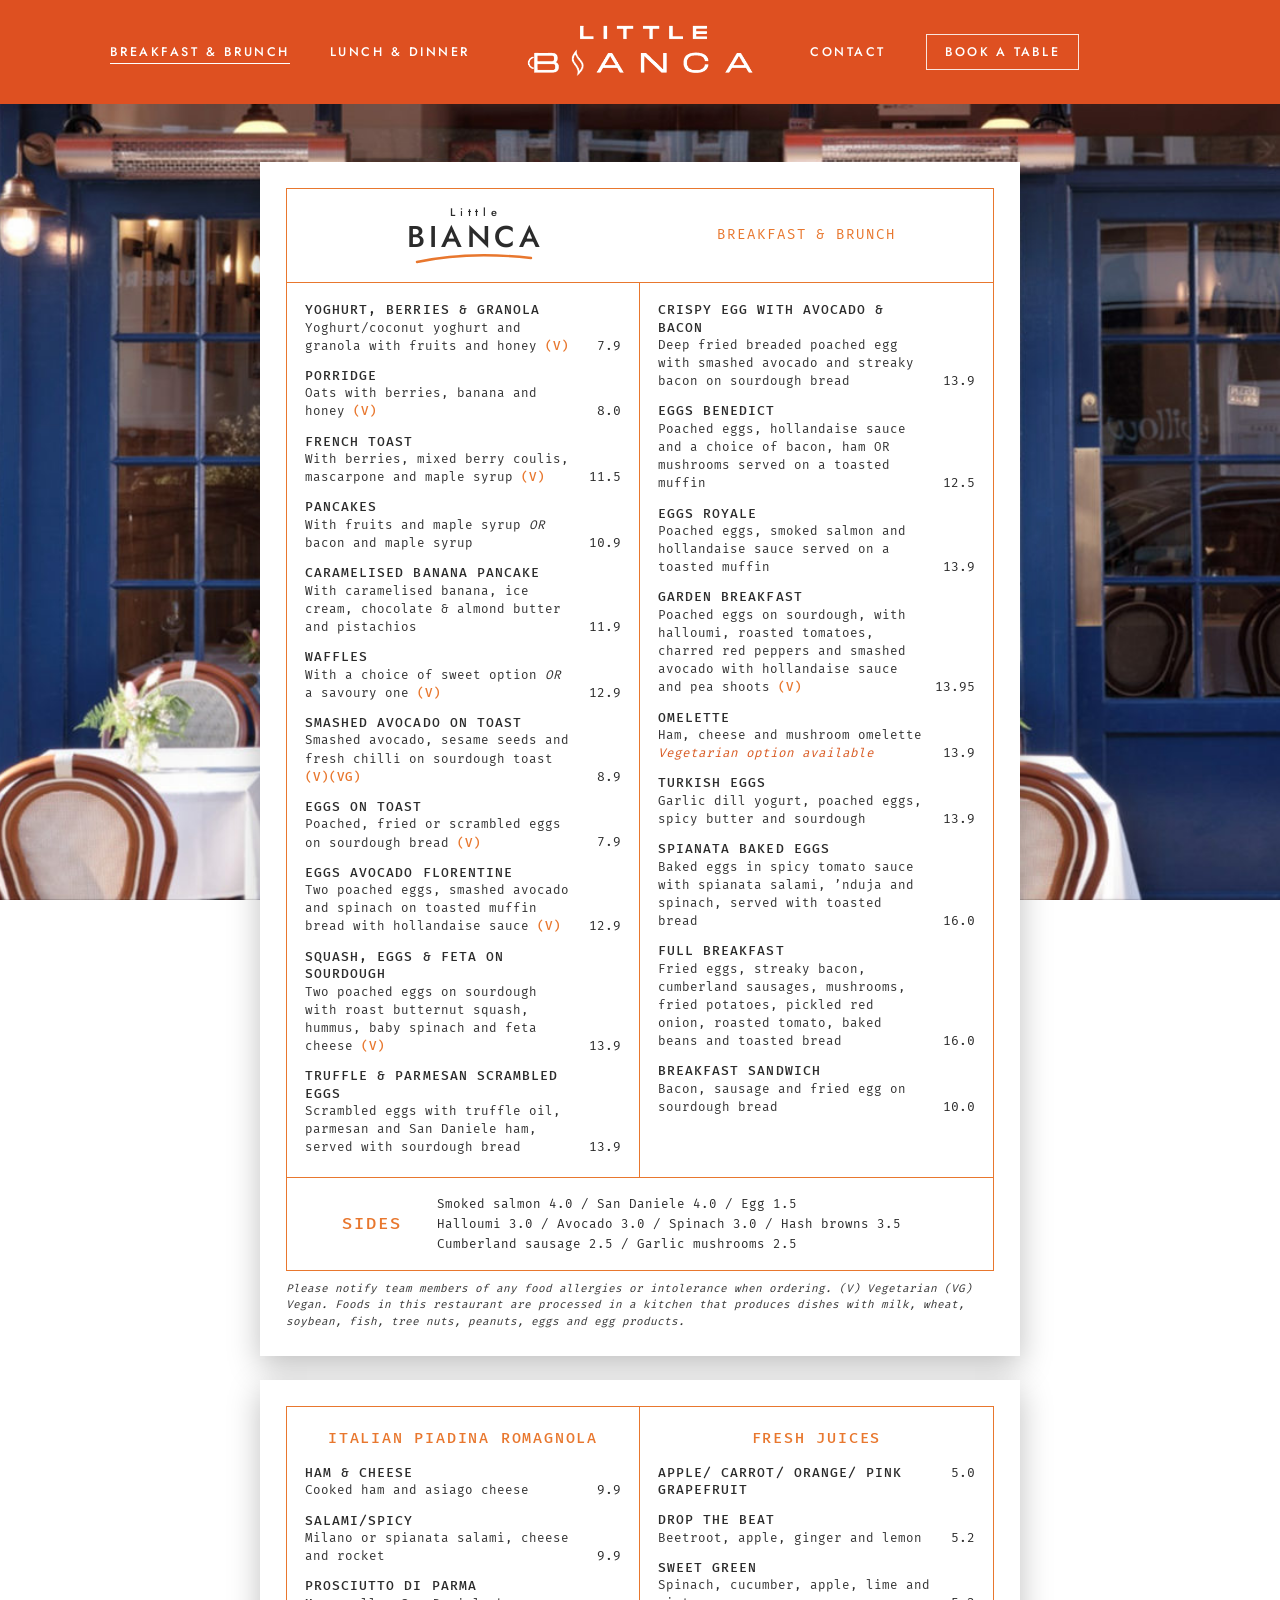
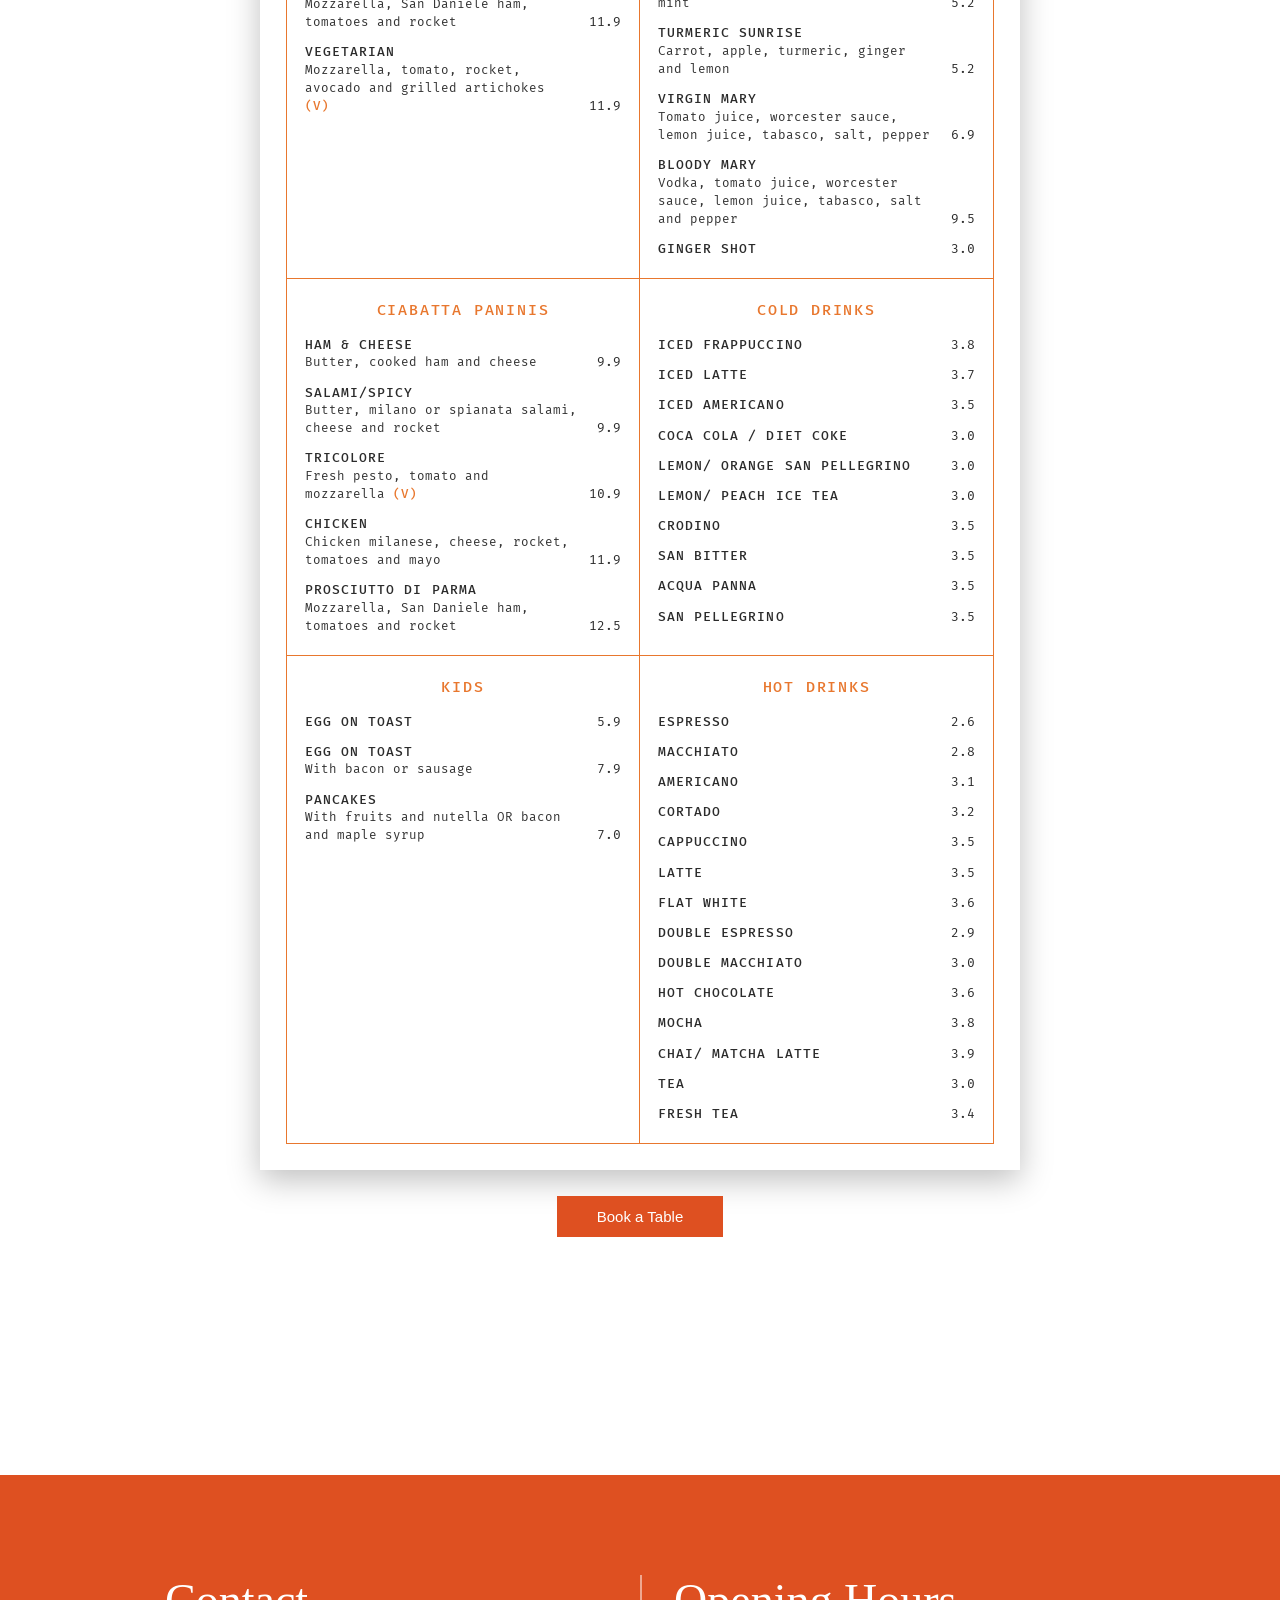
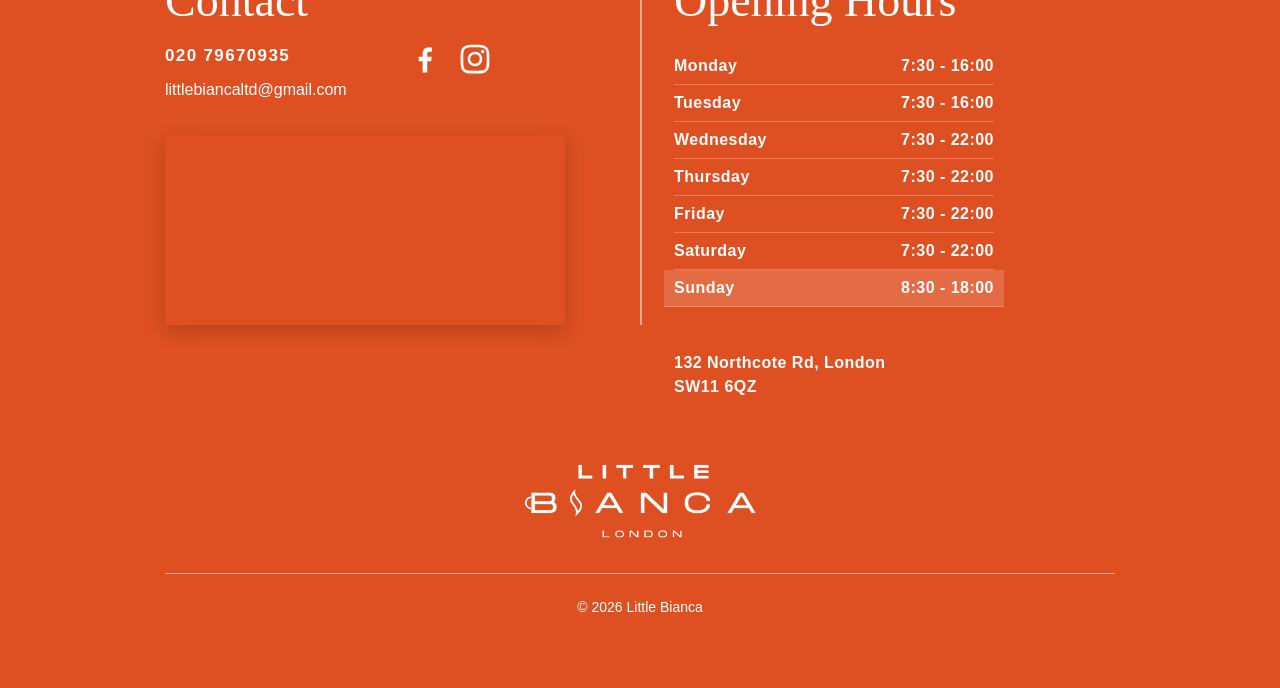
==== commit ad9a15c6: "Update lunch and dinner menu to new printed menu; add sharing platters Co-Authored-By: Claude Opus 5" ====
--- a/breakfast-and-brunch-menu.html
+++ b/breakfast-and-brunch-menu.html
@@ -47,7 +47,7 @@
         <h2>Breakfast &amp; Brunch</h2>
       </header>
       <div class="bm-grid">
-        <div class="bm-cell"><ul class="m-list"><li><b>Yoghurt, Berries &amp; Granola</b><span>7.9</span><small>Yoghurt/coconut yogurt and granola with fruits and honey <i class="tag">(V)</i></small></li><li><b>Porridge</b><span>8.0</span><small>Oats with berries, banana and honey <i class="tag">(V)</i></small></li><li><b>French Toast</b><span>11.5</span><small>With berries, mixed berry coulis, mascarpone and maple syrup <i class="tag">(V)</i></small></li><li><b>Pancakes</b><span>10.9</span><small>With fruits and maple syrup <em>OR</em> bacon and maple syrup</small></li><li><b>Caramelised Banana Pancake</b><span>11.9</span><small>With caramelised banana, ice cream, chocolate &amp; almond butter and pistachios</small></li><li><b>Waffles</b><span>12.9</span><small>With a choice of sweet option <em>OR</em> a savory one <i class="tag">(V)</i></small></li><li><b>Smashed Avocado on Toast</b><span>8.9</span><small>Smashed avocado, sesame seeds and fresh chilli on sourdough toast <i class="tag">(V)(VG)</i></small></li><li><b>Eggs on Toast</b><span>7.9</span><small>Poached, fried or scrambled eggs on sourdough bread <i class="tag">(V)</i></small></li><li><b>Eggs Avocado Florentine</b><span>12.9</span><small>Two poached eggs, smashed avocado and spinach on toasted muffin bread with hollandaise sauce <i class="tag">(V)</i></small></li><li><b>Squash, Eggs &amp; Feta on Sourdough</b><span>13.9</span><small>Two poached eggs on sourdough with roast butternut squash, hummus, baby spinach and feta cheese <i class="tag">(V)</i></small></li><li><b>Truffle &amp; Parmesan Scrambled Eggs</b><span>13.9</span><small>Scrambled eggs with truffle oil, parmesan and San Daniele ham, served with sourdough bread</small></li></ul></div>
+        <div class="bm-cell"><ul class="m-list"><li><b>Yoghurt, Berries &amp; Granola</b><span>7.9</span><small>Yoghurt/coconut yoghurt and granola with fruits and honey <i class="tag">(V)</i></small></li><li><b>Porridge</b><span>8.0</span><small>Oats with berries, banana and honey <i class="tag">(V)</i></small></li><li><b>French Toast</b><span>11.5</span><small>With berries, mixed berry coulis, mascarpone and maple syrup <i class="tag">(V)</i></small></li><li><b>Pancakes</b><span>10.9</span><small>With fruits and maple syrup <em>OR</em> bacon and maple syrup</small></li><li><b>Caramelised Banana Pancake</b><span>11.9</span><small>With caramelised banana, ice cream, chocolate &amp; almond butter and pistachios</small></li><li><b>Waffles</b><span>12.9</span><small>With a choice of sweet option <em>OR</em> a savoury one <i class="tag">(V)</i></small></li><li><b>Smashed Avocado on Toast</b><span>8.9</span><small>Smashed avocado, sesame seeds and fresh chilli on sourdough toast <i class="tag">(V)(VG)</i></small></li><li><b>Eggs on Toast</b><span>7.9</span><small>Poached, fried or scrambled eggs on sourdough bread <i class="tag">(V)</i></small></li><li><b>Eggs Avocado Florentine</b><span>12.9</span><small>Two poached eggs, smashed avocado and spinach on toasted muffin bread with hollandaise sauce <i class="tag">(V)</i></small></li><li><b>Squash, Eggs &amp; Feta on Sourdough</b><span>13.9</span><small>Two poached eggs on sourdough with roast butternut squash, hummus, baby spinach and feta cheese <i class="tag">(V)</i></small></li><li><b>Truffle &amp; Parmesan Scrambled Eggs</b><span>13.9</span><small>Scrambled eggs with truffle oil, parmesan and San Daniele ham, served with sourdough bread</small></li></ul></div>
         <div class="bm-cell"><ul class="m-list"><li><b>Crispy Egg with Avocado &amp; Bacon</b><span>13.9</span><small>Deep fried breaded poached egg with smashed avocado and streaky bacon on sourdough bread</small></li><li><b>Eggs Benedict</b><span>12.5</span><small>Poached eggs, hollandaise sauce and a choice of bacon, ham OR mushrooms served on a toasted muffin</small></li><li><b>Eggs Royale</b><span>13.9</span><small>Poached eggs, smoked salmon and hollandaise sauce served on a toasted muffin</small></li><li><b>Garden Breakfast</b><span>13.95</span><small>Poached eggs on sourdough, with halloumi, roasted tomatoes, charred red peppers and smashed avocado with hollandaise sauce and pea shoots <i class="tag">(V)</i></small></li><li><b>Omelette</b><span>13.9</span><small>Ham, cheese and mushroom omelette<br><span class="alt">Vegetarian option available</span></small></li><li><b>Turkish Eggs</b><span>13.9</span><small>Garlic dill yogurt, poached eggs, spicy butter and sourdough</small></li><li><b>Spianata Baked Eggs</b><span>16.0</span><small>Baked eggs in spicy tomato sauce with spianata salami, ’nduja and spinach, served with toasted bread</small></li><li><b>Full Breakfast</b><span>16.0</span><small>Fried eggs, streaky bacon, cumberland sausages, mushrooms, fried potatoes, pickled red onion, roasted tomato, baked beans and toasted bread</small></li><li><b>Breakfast Sandwich</b><span>10.0</span><small>Bacon, sausage and fried egg on sourdough bread</small></li></ul></div>
       </div>
       <div class="bm-sides"><h3>Sides</h3><p>Smoked salmon 4.0 / San Daniele 4.0 / Egg 1.5<br>Halloumi 3.0 / Avocado 3.0 / Spinach 3.0 / Hash browns 3.5<br>Cumberland sausage 2.5 / Garlic mushrooms 2.5</p></div>
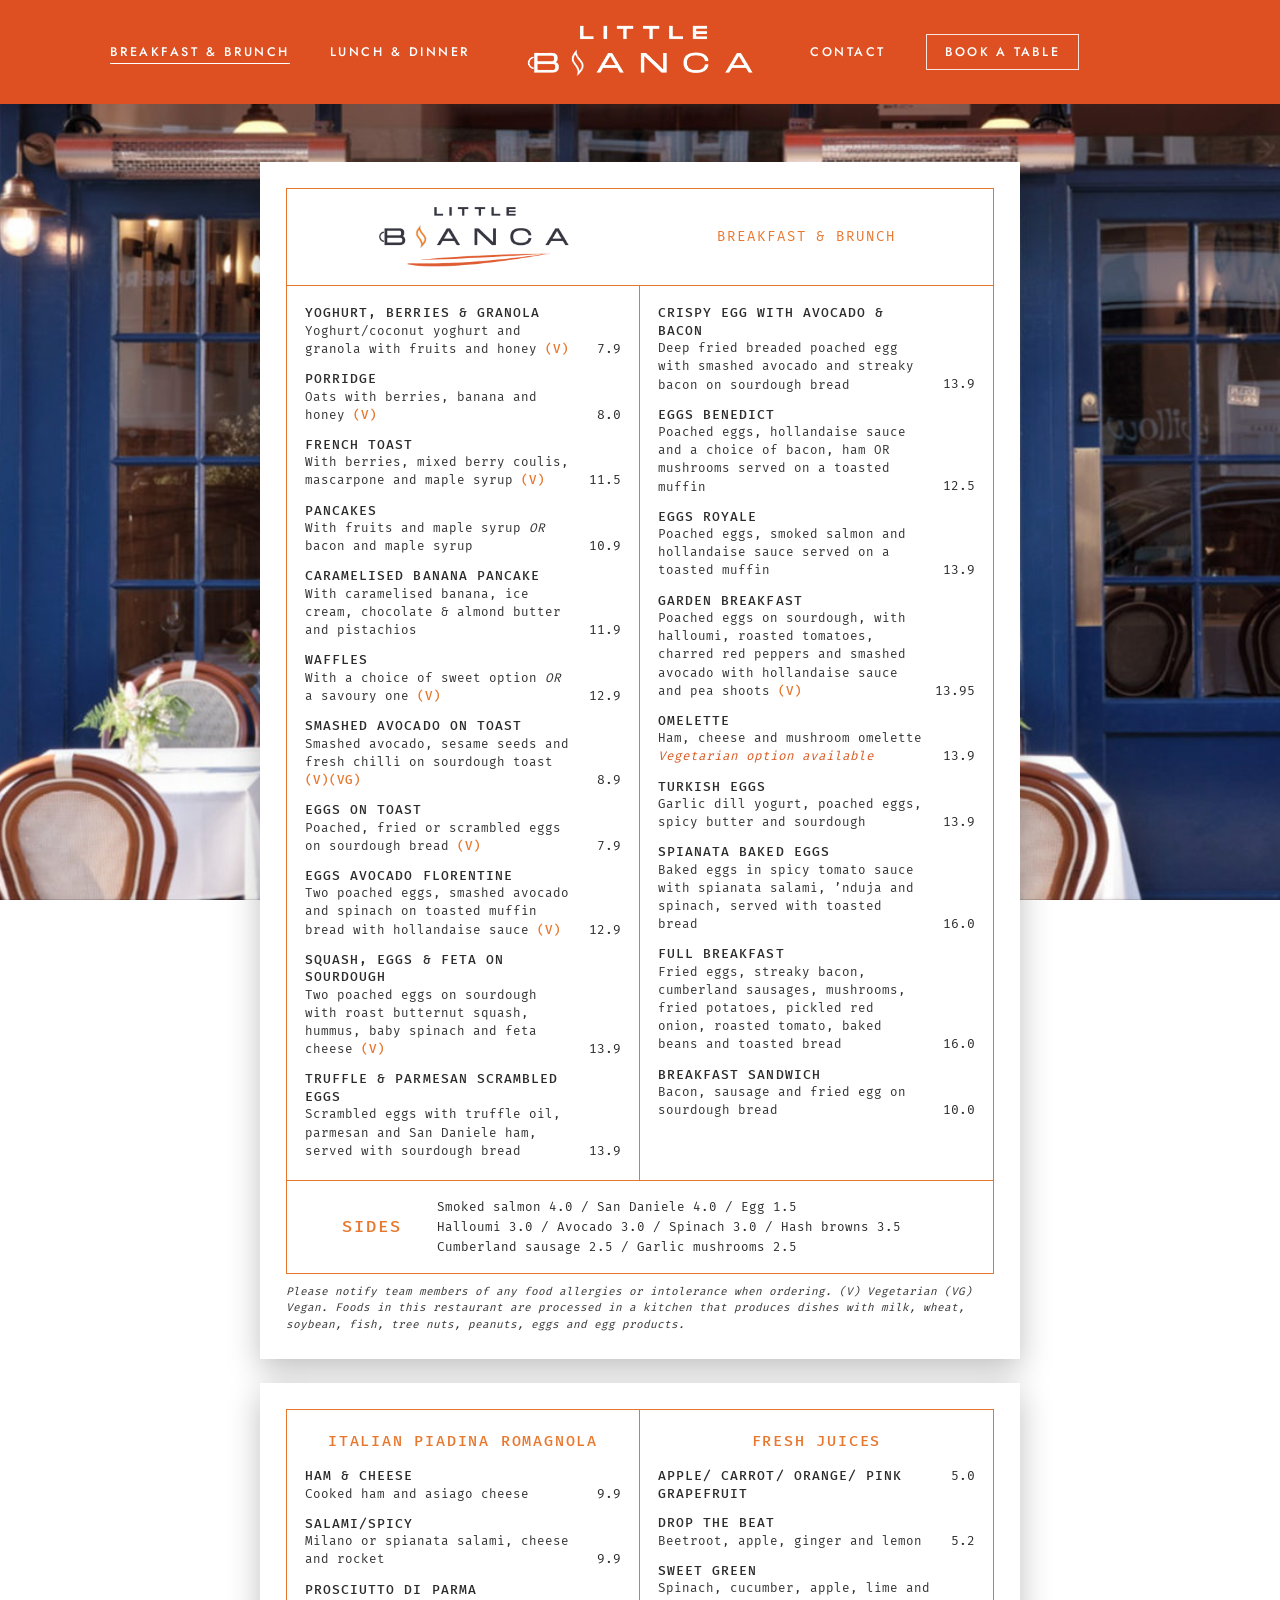
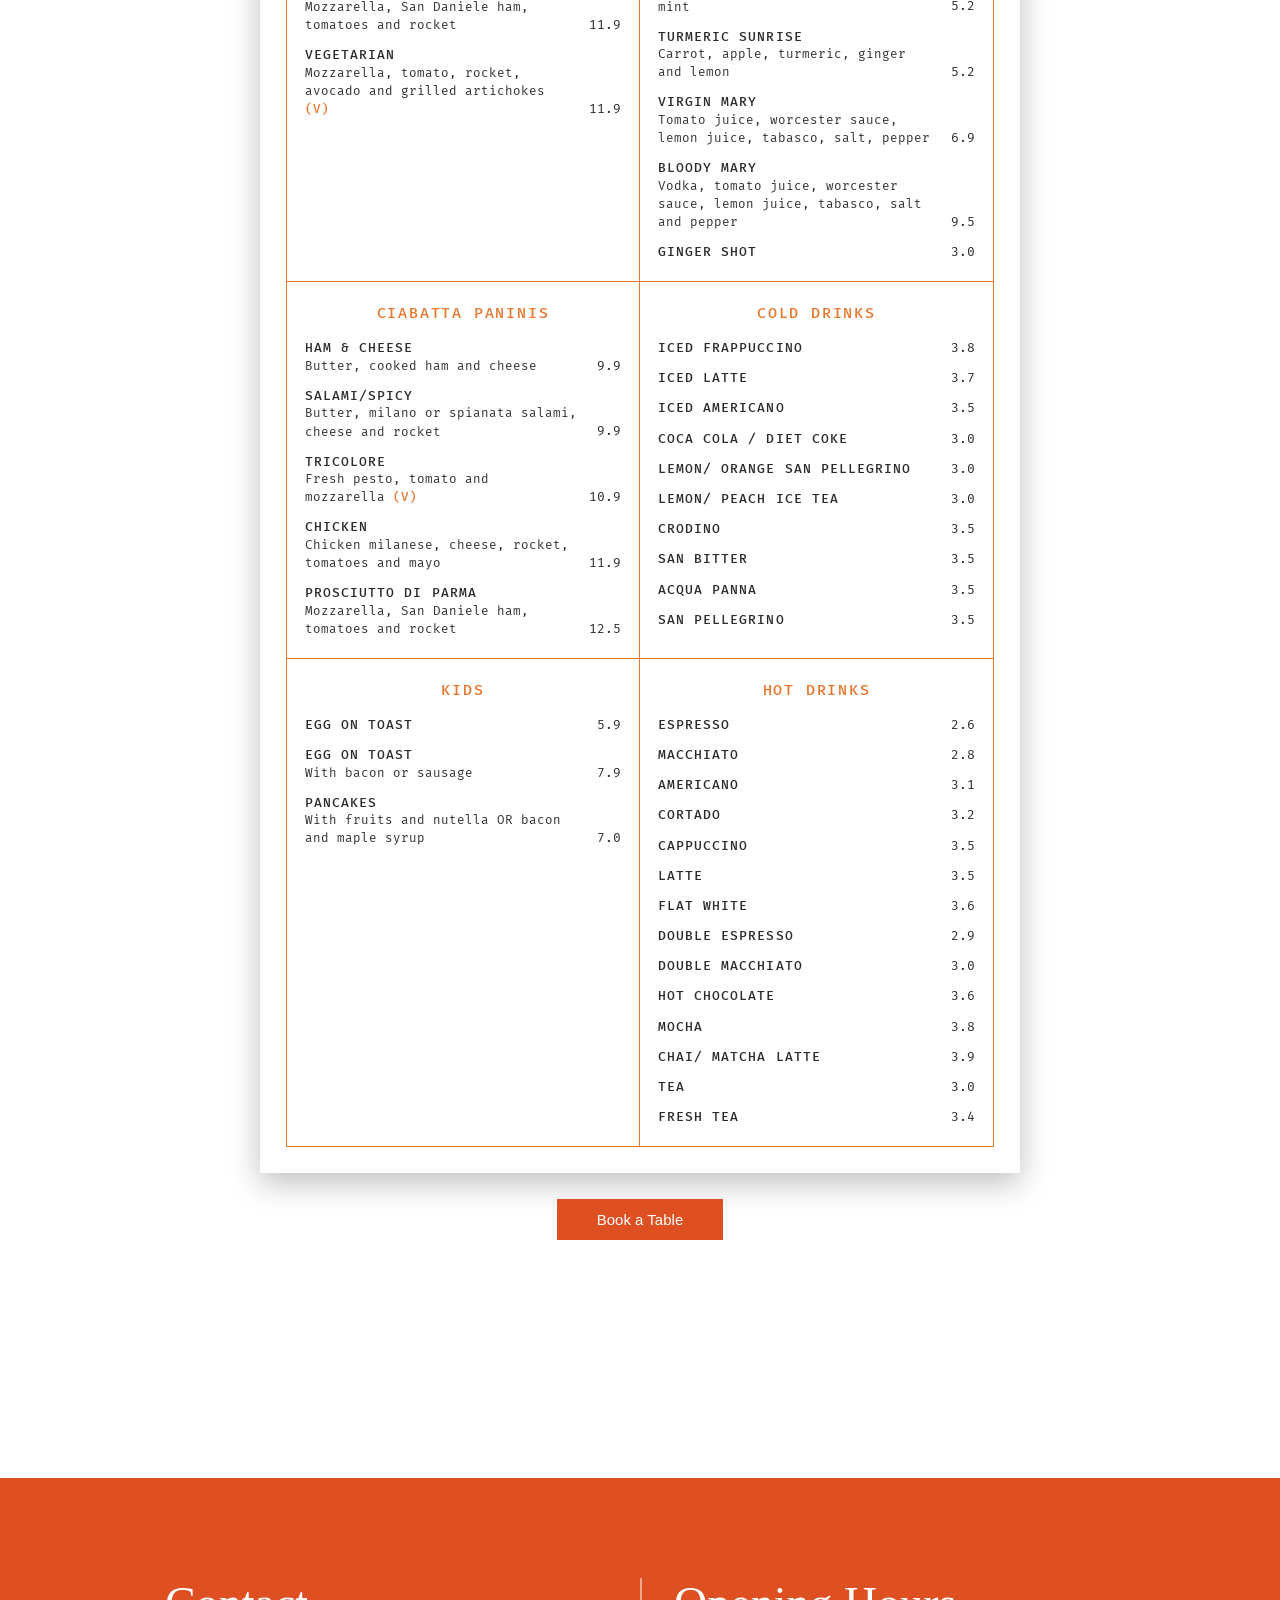
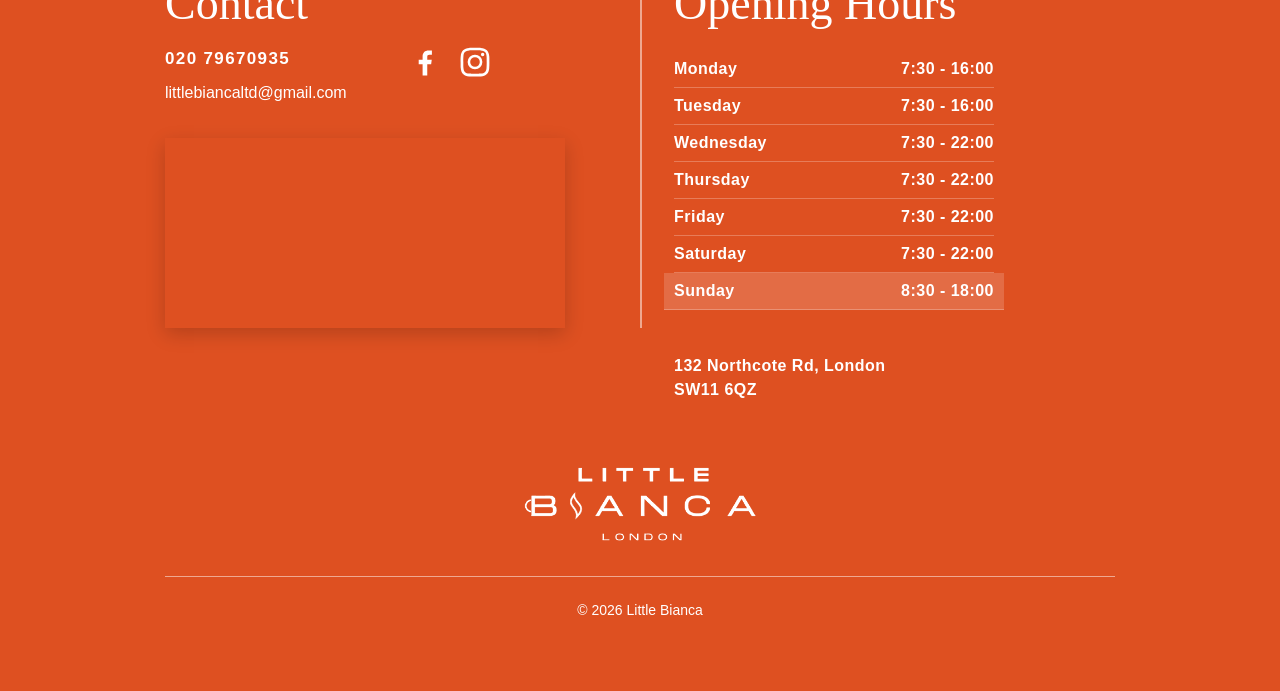
==== commit fa635678: "Menus: printed-menu logo at top; lunch and dinner heading now A la Carte Co-Authored-By: Claude Opus" ====
--- a/breakfast-and-brunch-menu.html
+++ b/breakfast-and-brunch-menu.html
@@ -43,7 +43,7 @@
   <section class="menu-page bg bg-fixed">
     <article class="bm" aria-label="Breakfast and brunch menu">
       <header class="bm-top">
-        <div class="bm-logo"><span>Little</span><span>Bianca</span><svg viewBox="0 0 120 10" aria-hidden="true"><path d="M3 8 C 40 0, 82 0, 117 4" fill="none" stroke="currentColor" stroke-width="2.4" stroke-linecap="round"/></svg></div>
+        <img class="menu-logo" src="menu-logo.png" alt="Little Bianca" width="600" height="190">
         <h2>Breakfast &amp; Brunch</h2>
       </header>
       <div class="bm-grid">
--- a/styles.css
+++ b/styles.css
@@ -102,10 +102,8 @@
 /* Breakfast & brunch menu, laid out like the printed menu */
 .bm { --b-orange: #e8772e; max-width: 760px; margin: 0 auto 24px; background: var(--white); color: #2b2b2b; font-family: "Fira Mono", Menlo, monospace; padding: 26px; box-shadow: 0 10px 30px rgba(0,0,0,.25); }
 .bm-top { display: grid; grid-template-columns: 1fr 1fr; align-items: center; border: 1px solid var(--b-orange); border-bottom: 0; padding: 18px 20px; }
-.bm-logo { display: grid; justify-items: center; color: var(--b-orange); }
-.bm-logo span { font: 500 11px/1 Jost, var(--sans); letter-spacing: .45em; margin-right: -.45em; color: #2b2b2b; }
-.bm-logo span + span { font-size: 30px; letter-spacing: .14em; margin: 4px -.14em 0 0; text-transform: uppercase; }
-.bm-logo svg { width: 120px; height: 10px; margin-top: 2px; }
+.menu-logo { display: block; height: auto; }
+.bm-top .menu-logo { width: 190px; justify-self: center; }
 .bm-top h2 { font: 400 14px/1.2 "Fira Mono", monospace; letter-spacing: .14em; text-transform: uppercase; color: var(--b-orange); text-align: center; }
 .bm-grid { display: grid; grid-template-columns: 1fr 1fr; border: 1px solid var(--b-orange); }
 .bm-cell { padding: 18px 18px 8px; }
@@ -139,6 +137,7 @@
 /* Lunch & dinner menu */
 .lm { --lm-orange: #d85a22; --lm-navy: #33415f; position: relative; max-width: 1000px; margin: 0 auto 28px; padding: 56px 64px 48px; background: var(--white); color: #222; font-family: Jost, var(--sans); box-shadow: 0 10px 30px rgba(0,0,0,.25); }
 .lm-top { text-align: center; margin-bottom: 34px; }
+.lm-top .menu-logo { width: 210px; margin: 0 auto 18px; }
 .lm-kicker { margin: 0 0 6px; font: 500 12px/1 Jost, var(--sans); letter-spacing: .4em; text-transform: uppercase; color: var(--lm-orange); }
 .lm-top h2 { font: 300 clamp(38px, 4.4vw, 54px)/1.05 "Cormorant Garamond", Georgia, serif; letter-spacing: .06em; text-transform: uppercase; color: var(--lm-navy); }
 .lm-key { margin: 12px 0 0; font-size: 14px; color: #555; }
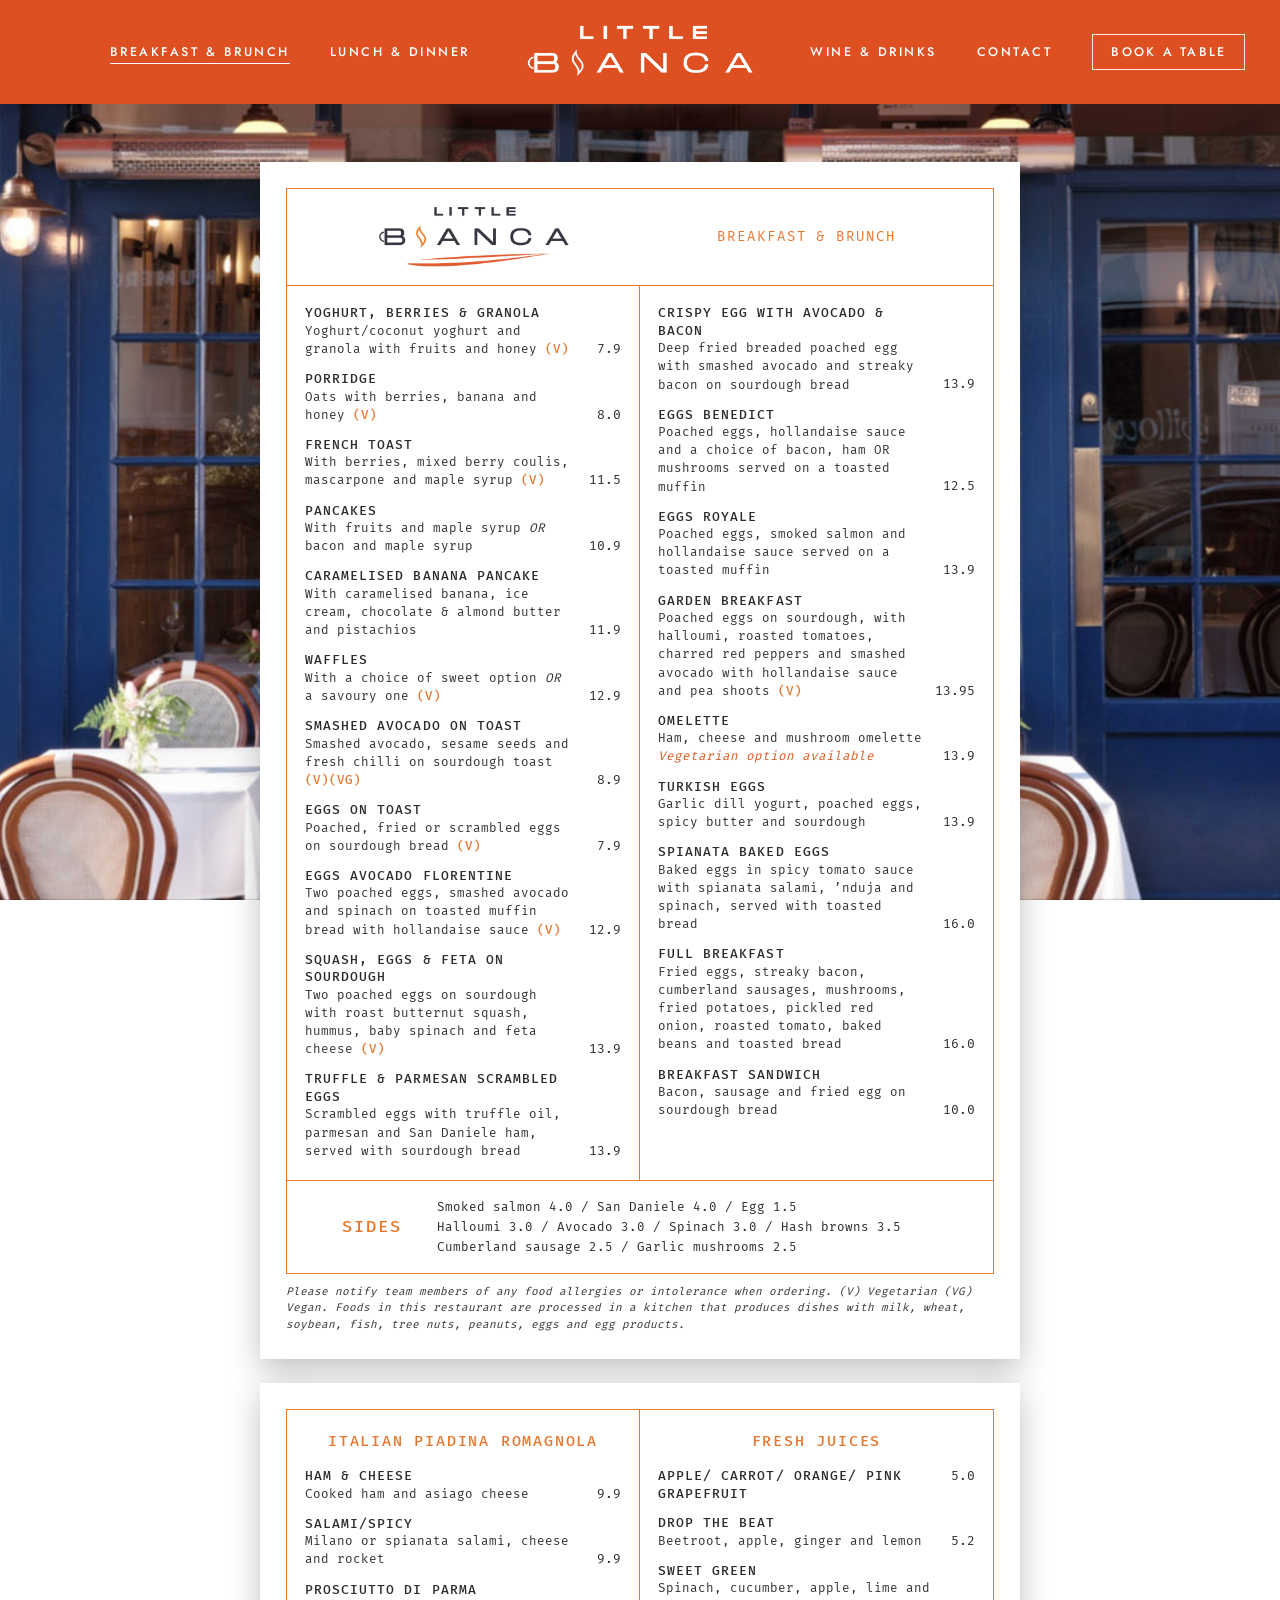
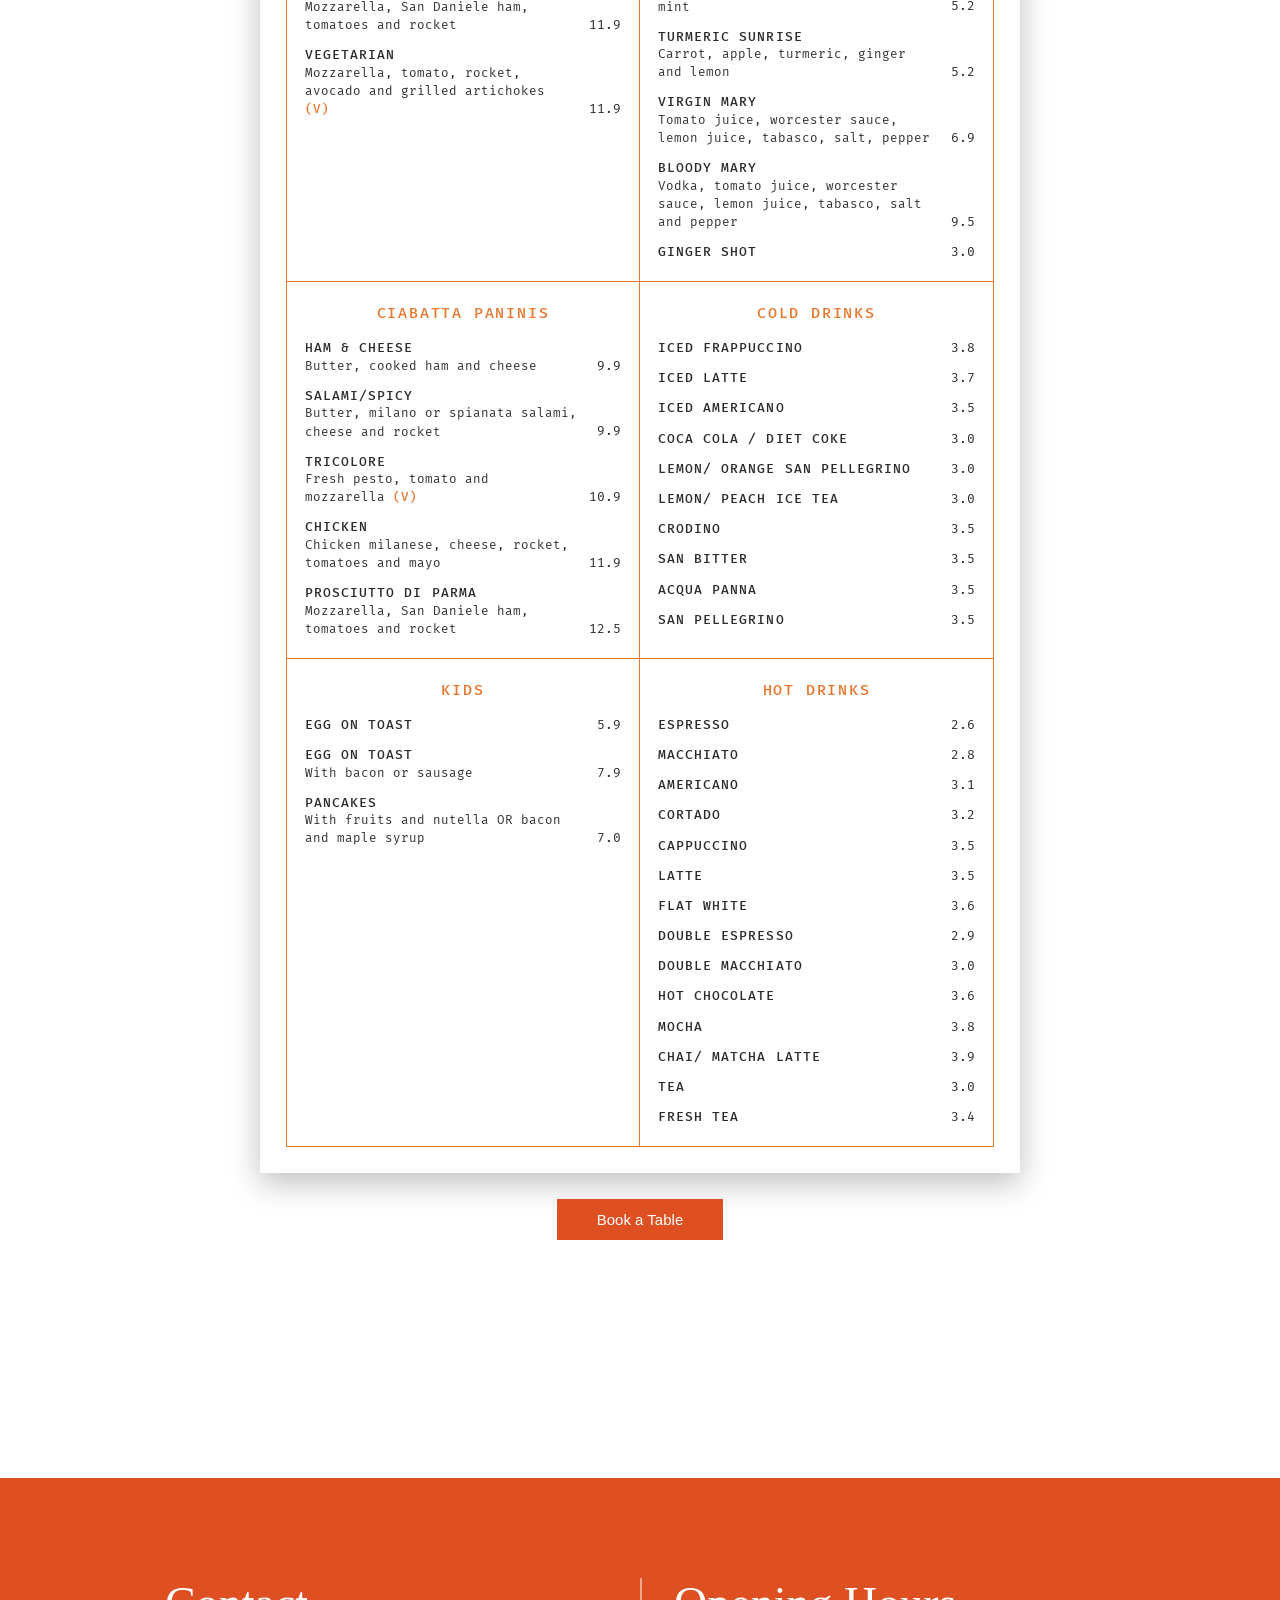
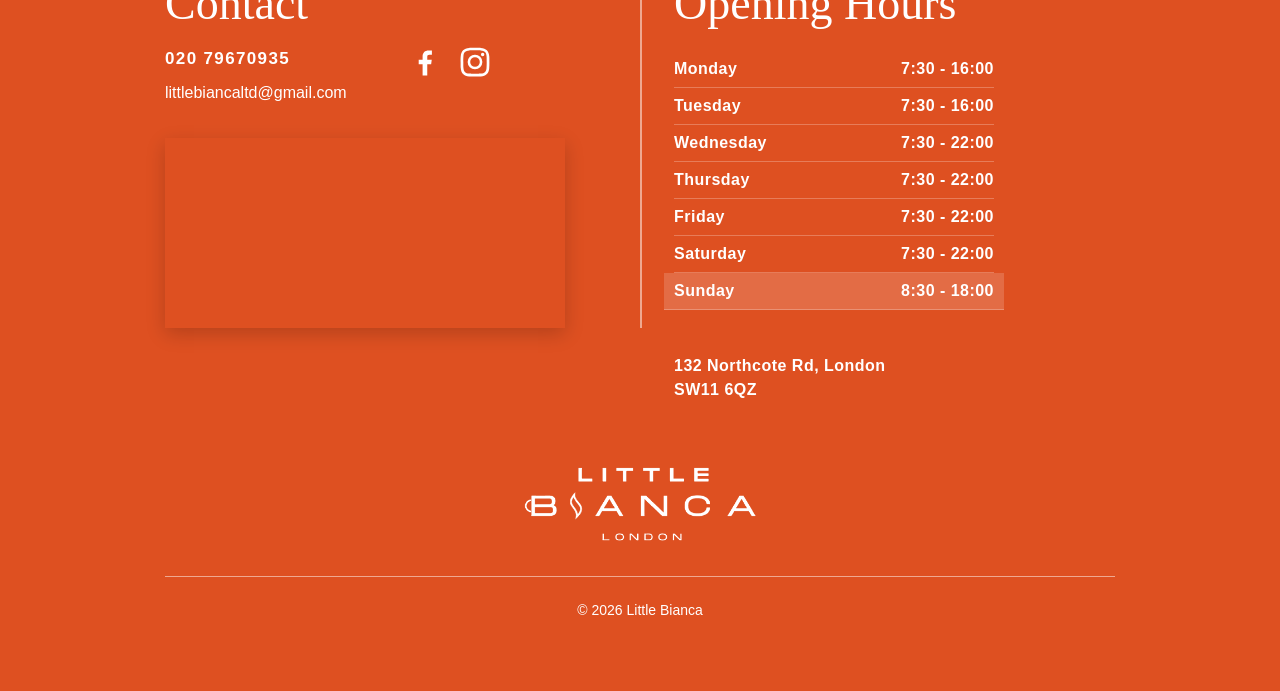
==== commit c0edec10: "Add Wine & Drinks page with map and PDF download; move drinks off lunch menu Co-Authored-By: Claude " ====
--- a/breakfast-and-brunch-menu.html
+++ b/breakfast-and-brunch-menu.html
@@ -32,6 +32,7 @@
           <a href="lunch-and-dinner-menu.html">Lunch &amp; Dinner</a>
         </div>
         <div class="nav-group nav-right">
+          <a href="wine-and-drinks.html">Wine &amp; Drinks</a>
           <a class="nav-contact" href="#contact">Contact</a>
           <a class="nav-book" href="https://web.dojo.app/create_booking/vendor/RfG_MzTAGaZJqT2Bpwv100bahvATiVq4m2MwQ22cLEQ_restaurant" target="_blank" rel="noopener">Book a Table</a>
         </div>
--- a/styles.css
+++ b/styles.css
@@ -76,7 +76,7 @@
 .reviews .eyebrow { margin: 0 0 12px; font: 700 13px/1 var(--sans); letter-spacing: .4em; text-transform: uppercase; color: var(--orange); }
 .reviews h2 { font: italic 400 clamp(32px, 3.6vw, 46px)/1.1 var(--serif); letter-spacing: -0.02em; color: var(--green); }
 .reviews h2::after { content: ""; display: block; width: 56px; height: 1px; margin: 12px auto 14px; background: var(--orange); opacity: .7; }
-.reviews emr-simple-carousel { display: block; min-height: 100px; }
+.reviews emr-simple-carousel { display: block; min-height: 100px; text-align: left; } /* the section is centred; review cards should not inherit that */
 
 /* Wine & bar */
 .drinks { --bg: url(img/bg-plates.jpg); background-image: var(--bg); padding: 90px 16px; }
@@ -187,6 +187,38 @@
 .lm-wprice i { font-weight: 400; }
 .lm-wine .lm-pair { margin-top: 0; }
 .menu-actions { display: flex; justify-content: center; flex-wrap: wrap; gap: 16px; margin-top: 26px; }
+.btn-line { background: var(--white); color: var(--orange); box-shadow: inset 0 0 0 1px var(--orange); }
+.btn-line:hover { background: var(--orange); color: var(--white); }
+
+/* Wine & drinks page */
+.wl .lm-top h2, .wl h3 { text-wrap: balance; }
+.wl-tag { margin: 12px 0 0; font: italic 400 20px/1.3 "Cormorant Garamond", Georgia, serif; color: #555; }
+.wl-jump { display: flex; flex-wrap: wrap; justify-content: center; gap: 8px; margin: 0 auto 40px; }
+.wl-jump a { padding: 8px 12px; border: 1px solid rgba(216,90,34,.45); font: 500 12px/1 Jost, var(--sans); letter-spacing: .14em; text-transform: uppercase; color: var(--lm-navy); text-decoration: none; transition: background .2s, color .2s; }
+.wl-jump a:hover { background: var(--lm-orange); border-color: var(--lm-orange); color: var(--white); }
+.wl-sec { scroll-margin-top: calc(var(--header-h) + 20px); }
+.wl-table-wrap { overflow-x: auto; }
+.wl-table { width: 100%; border-collapse: collapse; font-size: 14px; }
+.wl-table th, .wl-table td { padding: 11px 10px; border-bottom: 1px solid rgba(0,0,0,.1); text-align: right; white-space: nowrap; }
+.wl-table th[scope="row"], .wl-table thead th:first-child { text-align: left; white-space: normal; font-weight: 500; letter-spacing: .04em; }
+.wl-table thead th { font-size: 11px; letter-spacing: .2em; text-transform: uppercase; color: var(--lm-orange); font-weight: 500; border-bottom-color: rgba(216,90,34,.5); }
+.wl-table td { font-weight: 500; width: 76px; }
+.wl-note, .wl-intro { margin: 16px 0 0; font-size: 14px; line-height: 1.55; color: #555; text-align: center; }
+.wl-dot { font-style: normal; color: var(--lm-orange); font-size: .7em; margin-right: 7px; vertical-align: .15em; }
+.wl-map { margin-top: 44px; }
+.wl-map-grid { display: grid; grid-template-columns: minmax(0, 1fr) minmax(0, 1fr); gap: 40px; align-items: center; max-width: 820px; margin: 0 auto; }
+.wl-map-grid img { width: 100%; height: auto; }
+.wl-regions { margin: 0; padding: 0 0 0 26px; font-size: 14px; line-height: 1.45; color: #555; }
+.wl-regions li { padding: 5px 0 5px 4px; border-bottom: 1px dashed rgba(0,0,0,.12); }
+.wl-regions li::marker { font-weight: 500; color: var(--lm-navy); }
+.wl-regions b { font-weight: 500; color: #222; margin-right: 6px; }
+.wl-region { display: flex; align-items: center; gap: 12px; margin: 26px 0 16px; font: 500 12px/1 Jost, var(--sans); letter-spacing: .22em; text-transform: uppercase; color: var(--lm-navy); }
+.wl-region::after { content: ""; flex: 1; height: 1px; background: currentColor; opacity: .25; }
+.wl-sec h3 + .wl-region { margin-top: 0; }
+.wl .wl-sec + .wl-sec, .wl .lm-pair { margin-top: 46px; }
+.wl .lm-pair > .wl-sec { margin-top: 0; }
+.lm-drinks .wl-region { color: #f39a6b; }
+.lm-drinks .wl-dot { color: #f39a6b; }
 .shopfront-strip { --bg: url(img/hero-shopfront.jpg); background-image: var(--bg); height: 180px; background-position: 50% 70%; }
 
 /* Footer */
@@ -230,6 +262,19 @@
   .shopfront-strip { height: 150px; }
 }
 
+/* Narrow laptops and tablets: tighter link spacing so the logo stays centred */
+@media (min-width: 1025px) and (max-width: 1200px) {
+  .site-header .bar { column-gap: 28px; padding: 0 16px; }
+  .nav-group { gap: 0 22px; }
+  .nav a { font-size: 12px; letter-spacing: .14em; }
+}
+@media (min-width: 761px) and (max-width: 880px) {
+  .site-header .bar { column-gap: 18px; padding: 0 12px; }
+  .nav-group { gap: 0 14px; }
+  .nav a { font-size: 10.5px; letter-spacing: .08em; }
+  .nav a.nav-book { padding: 9px 10px 8px; letter-spacing: .08em; }
+}
+
 /* Desktop & tablet: header and logo shrink once you scroll down */
 @media (min-width: 761px) {
   .site-header .bar, .logo, .logo img { transition: height .3s ease; }
@@ -317,6 +362,13 @@
   .lm-row b, .lm-price { font-size: 14px; }
   .lm-list small { font-size: 14px; }
   .lm h3 { font-size: 15px; letter-spacing: .2em; }
+  .wl-tag { font-size: 18px; }
+  .wl-jump { margin-bottom: 30px; gap: 6px; }
+  .wl-jump a { padding: 7px 10px; font-size: 11px; letter-spacing: .1em; }
+  .wl-table th, .wl-table td { padding: 10px 5px; font-size: 13px; }
+  .wl-table td { width: auto; }
+  .wl-map-grid { grid-template-columns: 1fr; gap: 20px; }
+  .wl-map-grid img { max-width: 320px; margin: 0 auto; }
   .shopfront-strip { height: 130px; }
 
   .site-footer { padding: 52px 16px 40px; }
